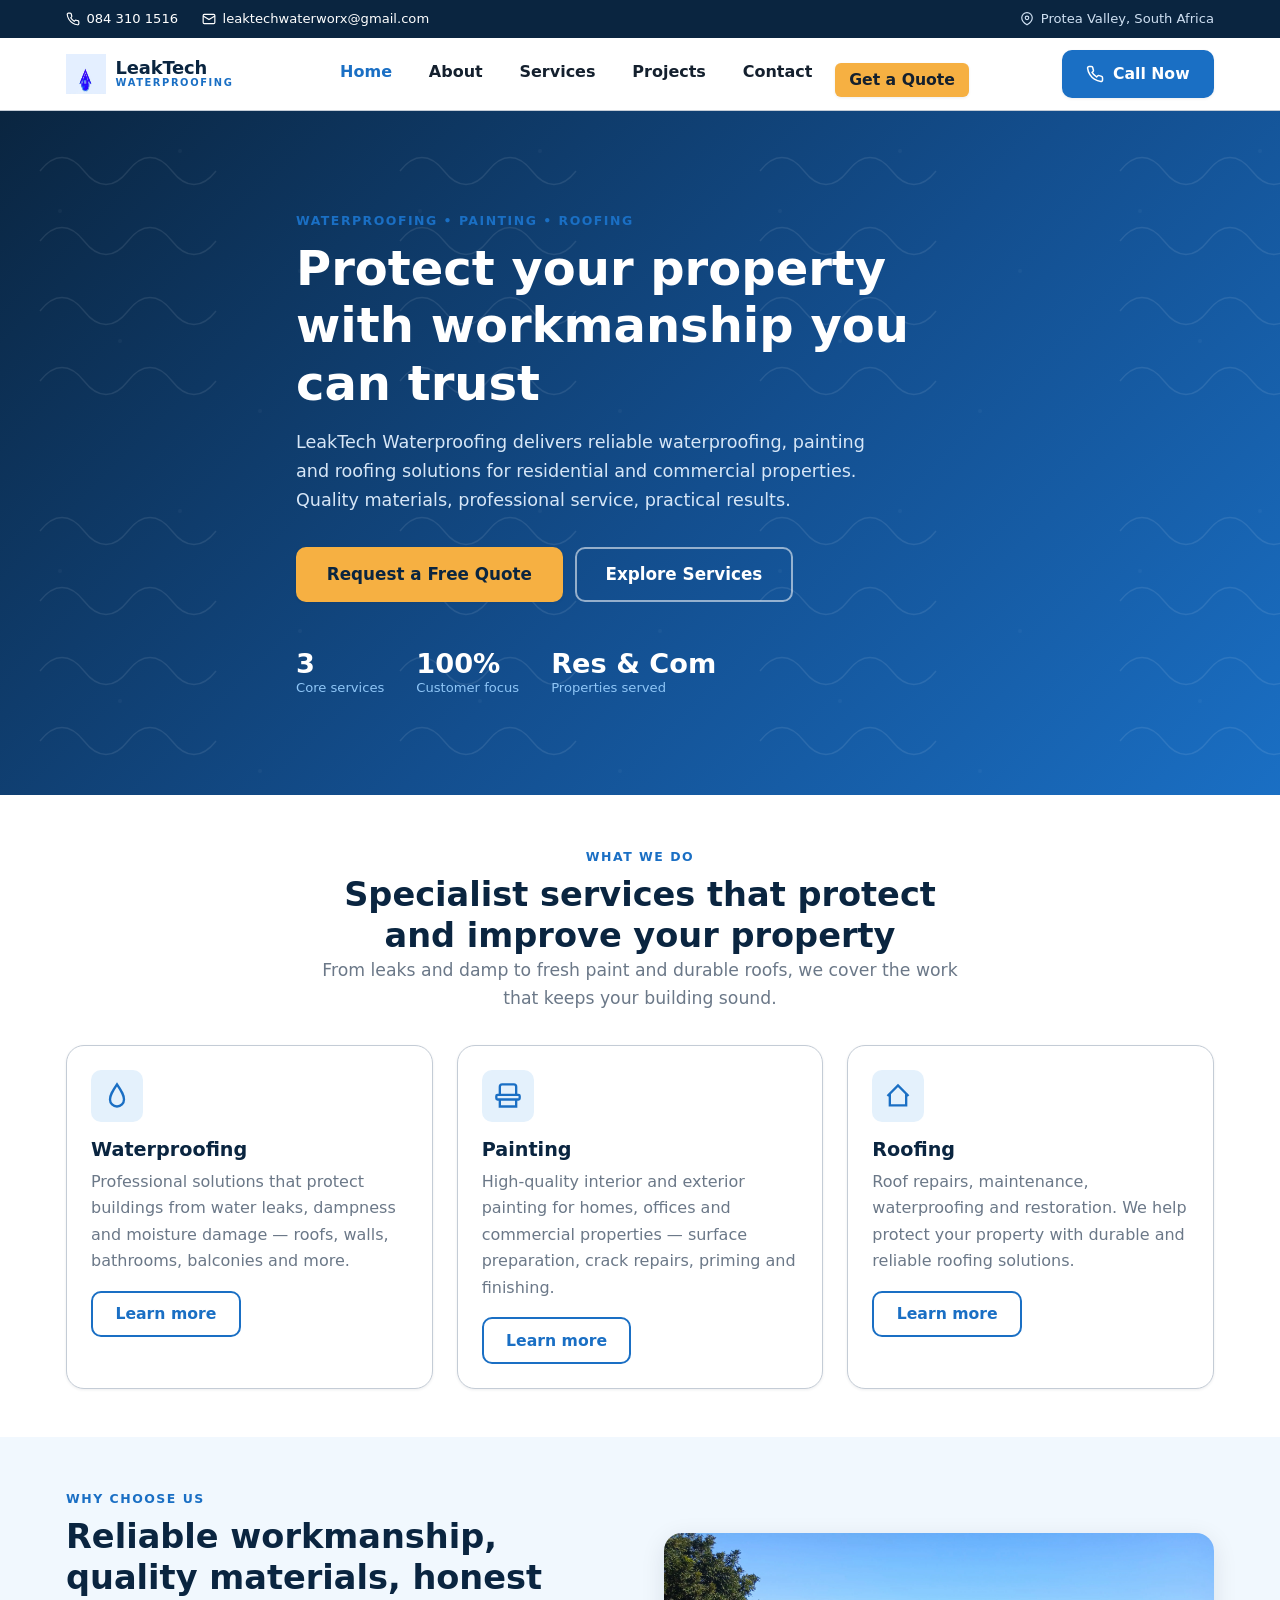
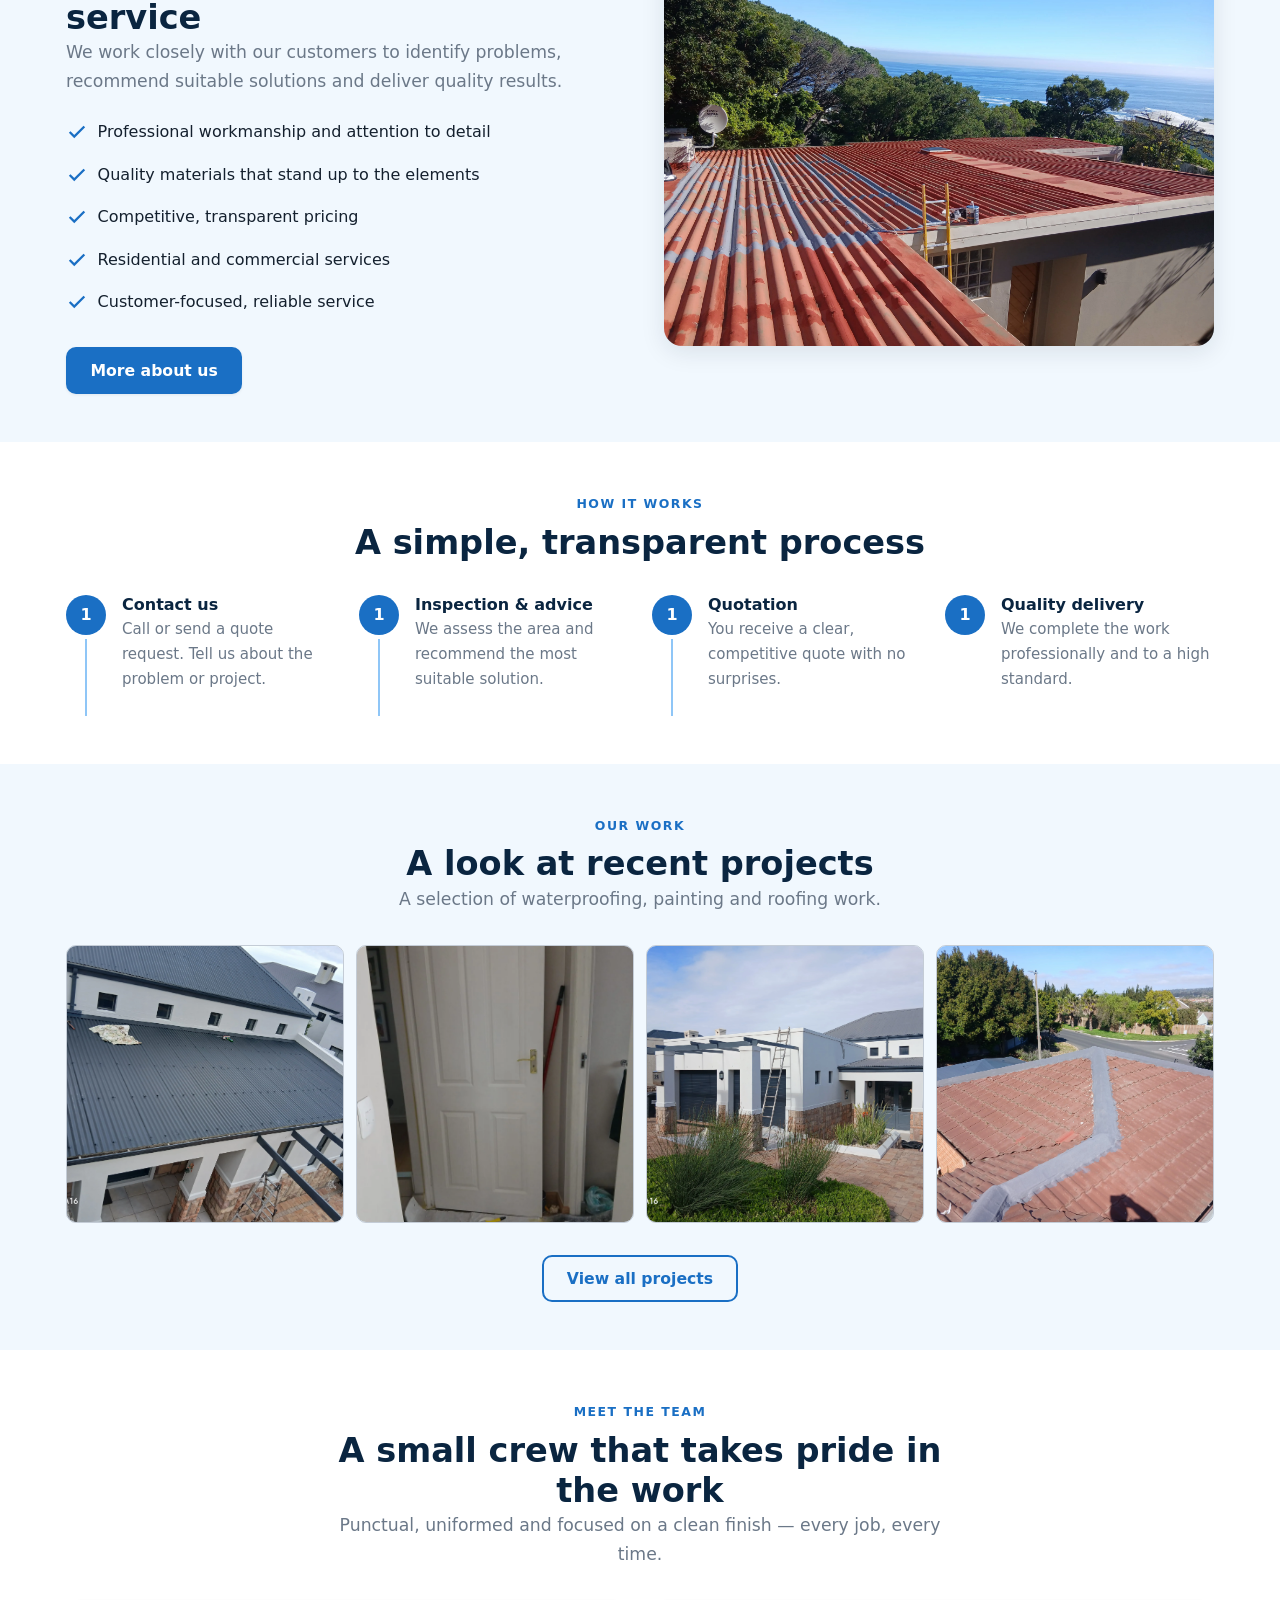
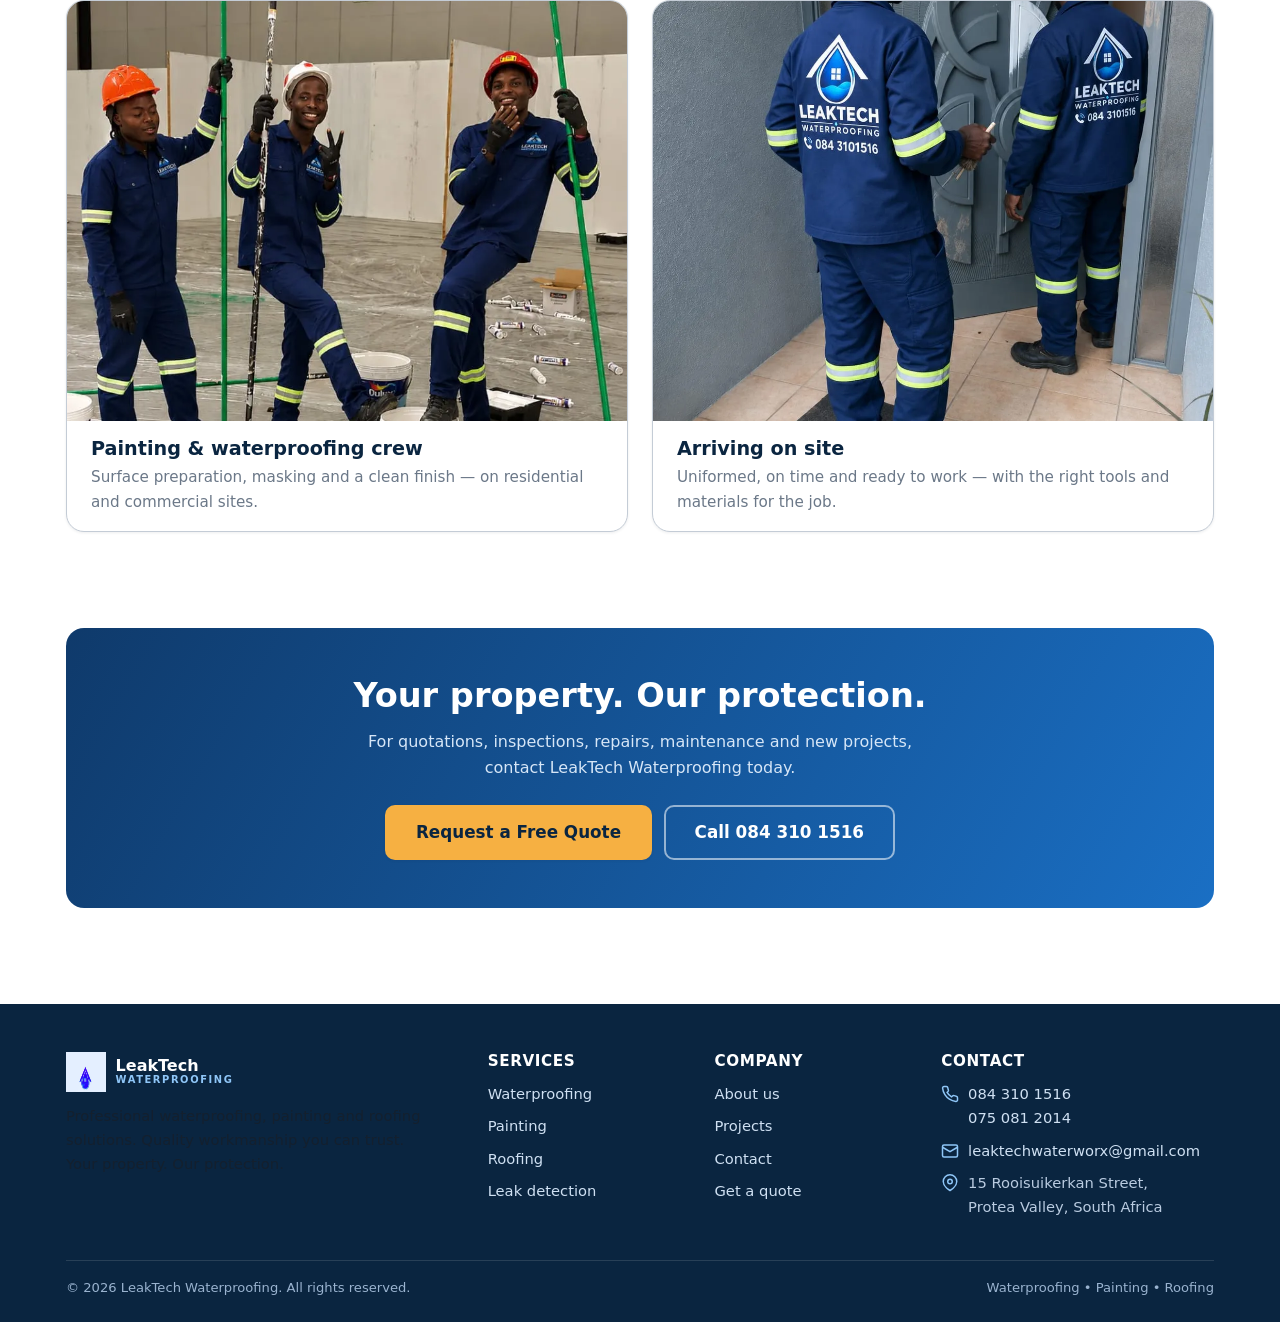
==== leaktechwaterproofing/index.html @ b30ad327 "Initial commit" ====
<!DOCTYPE html>
<html lang="en">
<head>
  <meta charset="UTF-8">
  <meta name="viewport" content="width=device-width, initial-scale=1.0">
  <title>LeakTech Waterproofing | Waterproofing, Painting &amp; Roofing in South Africa</title>
  <meta name="description" content="LeakTech Waterproofing delivers professional waterproofing, painting and roofing services for residential and commercial properties. Quality workmanship you can trust. Get a free quote today.">
  <meta name="keywords" content="waterproofing, roof waterproofing, painting, roofing, leak detection, damp proofing, bathroom waterproofing, South Africa, LeakTech">
  <meta name="author" content="LeakTech Waterproofing">
  <meta name="robots" content="index, follow">
  <link rel="canonical" href="https://leaktechwaterproofing.co.za/">

  <!-- Open Graph -->
  <meta property="og:type" content="website">
  <meta property="og:title" content="LeakTech Waterproofing | Waterproofing, Painting &amp; Roofing">
  <meta property="og:description" content="Professional waterproofing, painting and roofing services. Quality workmanship you can trust.">
  <meta property="og:url" content="https://leaktechwaterproofing.co.za/">
  <meta property="og:image" content="https://leaktechwaterproofing.co.za/assets/images/logo.jpeg">
  <meta property="og:site_name" content="LeakTech Waterproofing">
  <meta property="og:locale" content="en_ZA">

  <!-- Twitter -->
  <meta name="twitter:card" content="summary_large_image">
  <meta name="twitter:title" content="LeakTech Waterproofing | Waterproofing, Painting &amp; Roofing">
  <meta name="twitter:description" content="Professional waterproofing, painting and roofing services. Quality workmanship you can trust.">
  <meta name="twitter:image" content="https://leaktechwaterproofing.co.za/assets/images/logo.jpeg">

  <!-- Icons & manifest -->
  <link rel="icon" type="image/svg+xml" href="assets/favicon.svg">
  <link rel="apple-touch-icon" href="assets/logo.svg">
  <meta name="theme-color" content="#0a2540">

  <!-- Preload key assets -->
  <link rel="preload" href="css/styles.css" as="style">
  <link rel="stylesheet" href="css/styles.css">
  <link rel="preload" href="assets/images/logo.webp" as="image">

  <!-- Structured data: LocalBusiness -->
  <script type="application/ld+json">
  {
    "@context": "https://schema.org",
    "@type": "HomeAndConstructionBusiness",
    "name": "LeakTech Waterproofing",
    "description": "Professional waterproofing, painting and roofing services for residential and commercial properties.",
    "image": "https://leaktechwaterproofing.co.za/assets/logo.svg",
    "url": "https://leaktechwaterproofing.co.za/",
    "telephone": ["+27843101516", "+27750812014"],
    "email": "leaktechwaterworx@gmail.com",
    "address": {
      "@type": "PostalAddress",
      "streetAddress": "15 Rooisuikerkan Street, Protea Valley",
      "addressCountry": "ZA"
    },
    "areaServed": "South Africa",
    "sameAs": []
  }
  </script>
</head>
<body>
  <a class="skip-link" href="#main">Skip to main content</a>

  <!-- Top contact strip -->
  <div class="topbar">
    <div class="container">
      <div class="topbar__links">
        <a class="topbar__item" href="tel:+27843101516">
          <svg class="icon" viewBox="0 0 24 24" fill="none" stroke="currentColor" stroke-width="2" aria-hidden="true"><path d="M22 16.92v3a2 2 0 0 1-2.18 2 19.79 19.79 0 0 1-8.63-3.07 19.5 19.5 0 0 1-6-6 19.79 19.79 0 0 1-3.07-8.67A2 2 0 0 1 4.11 2h3a2 2 0 0 1 2 1.72c.13.96.36 1.9.7 2.81a2 2 0 0 1-.45 2.11L8.09 9.91a16 16 0 0 0 6 6l1.27-1.27a2 2 0 0 1 2.11-.45c.91.34 1.85.57 2.81.7A2 2 0 0 1 22 16.92z"/></svg>
          084 310 1516
        </a>
        <a class="topbar__item" href="mailto:leaktechwaterworx@gmail.com">
          <svg class="icon" viewBox="0 0 24 24" fill="none" stroke="currentColor" stroke-width="2" aria-hidden="true"><rect x="2" y="4" width="20" height="16" rx="2"/><path d="m22 7-10 6L2 7"/></svg>
          leaktechwaterworx@gmail.com
        </a>
      </div>
      <span class="topbar__item">
        <svg class="icon" viewBox="0 0 24 24" fill="none" stroke="currentColor" stroke-width="2" aria-hidden="true"><path d="M21 10c0 7-9 12-9 12s-9-5-9-12a9 9 0 0 1 18 0z"/><circle cx="12" cy="10" r="3"/></svg>
        Protea Valley, South Africa
      </span>
    </div>
  </div>

  <!-- Header -->
  <header class="site-header">
    <div class="container header-bar">
      <a class="brand" href="index.html" aria-label="LeakTech Waterproofing home">
        <picture class="brand__logo-pic">
          <source type="image/webp" srcset="assets/images/logo.webp">
          <img class="brand__logo" src="assets/images/logo.jpeg" alt="LeakTech Waterproofing logo" width="48" height="48">
        </picture>
        <span class="brand__text">
          LeakTech
          <small>Waterproofing</small>
        </span>
      </a>

      <nav class="primary-nav" id="primary-nav" aria-label="Primary">
        <ul>
          <li><a href="index.html">Home</a></li>
          <li><a href="about.html">About</a></li>
          <li><a href="services.html">Services</a></li>
          <li><a href="projects.html">Projects</a></li>
          <li><a href="contact.html">Contact</a></li>
          <li class="nav-cta"><a class="btn btn--accent" href="contact.html#get-a-quote">Get a Quote</a></li>
        </ul>
      </nav>

      <a class="btn btn--primary header-cta" href="tel:+27843101516">
        <svg class="icon" viewBox="0 0 24 24" fill="none" stroke="currentColor" stroke-width="2" aria-hidden="true"><path d="M22 16.92v3a2 2 0 0 1-2.18 2 19.79 19.79 0 0 1-8.63-3.07 19.5 19.5 0 0 1-6-6 19.79 19.79 0 0 1-3.07-8.67A2 2 0 0 1 4.11 2h3a2 2 0 0 1 2 1.72c.13.96.36 1.9.7 2.81a2 2 0 0 1-.45 2.11L8.09 9.91a16 16 0 0 0 6 6l1.27-1.27a2 2 0 0 1 2.11-.45c.91.34 1.85.57 2.81.7A2 2 0 0 1 22 16.92z"/></svg>
        Call Now
      </a>

      <button class="nav-toggle" type="button" aria-controls="primary-nav" aria-expanded="false" aria-label="Toggle navigation menu">
        <span></span><span></span><span></span>
        <span class="nav-toggle__label">Menu</span>
      </button>
    </div>
  </header>

  <main id="main">
    <!-- Hero -->
    <section class="hero">
      <div class="container hero__inner">
        <span class="eyebrow">Waterproofing &bull; Painting &bull; Roofing</span>
        <h1>Protect your property with workmanship you can trust</h1>
        <p>LeakTech Waterproofing delivers reliable waterproofing, painting and roofing solutions for residential and commercial properties. Quality materials, professional service, practical results.</p>
        <div class="hero__actions">
          <a class="btn btn--accent btn--lg" href="contact.html#get-a-quote">Request a Free Quote</a>
          <a class="btn btn--ghost btn--lg" href="services.html">Explore Services</a>
        </div>
        <div class="hero__stats">
          <div class="hero__stat"><div class="num">3</div><div class="label">Core services</div></div>
          <div class="hero__stat"><div class="num">100%</div><div class="label">Customer focus</div></div>
          <div class="hero__stat"><div class="num">Res &amp; Com</div><div class="label">Properties served</div></div>
        </div>
      </div>
    </section>

    <!-- Services preview -->
    <section class="section">
      <div class="container">
        <div class="section-head center">
          <span class="eyebrow">What we do</span>
          <h2>Specialist services that protect and improve your property</h2>
          <p class="lead">From leaks and damp to fresh paint and durable roofs, we cover the work that keeps your building sound.</p>
        </div>

        <div class="grid grid--3">
          <article class="card">
            <div class="card__icon" aria-hidden="true">
              <svg viewBox="0 0 24 24" fill="none" stroke="currentColor" stroke-width="2"><path d="M12 2c4 6 6 9 6 13a6 6 0 0 1-12 0c0-4 2-7 6-13z"/></svg>
            </div>
            <h3>Waterproofing</h3>
            <p>Professional solutions that protect buildings from water leaks, dampness and moisture damage — roofs, walls, bathrooms, balconies and more.</p>
            <a href="services.html#waterproofing" class="btn btn--outline mt-4">Learn more</a>
          </article>

          <article class="card">
            <div class="card__icon" aria-hidden="true">
              <svg viewBox="0 0 24 24" fill="none" stroke="currentColor" stroke-width="2"><path d="M19 11V4a2 2 0 0 0-2-2H7a2 2 0 0 0-2 2v7"/><rect x="2" y="11" width="20" height="4" rx="1"/><path d="M5 15v6h14v-6"/></svg>
            </div>
            <h3>Painting</h3>
            <p>High-quality interior and exterior painting for homes, offices and commercial properties — surface preparation, crack repairs, priming and finishing.</p>
            <a href="services.html#painting" class="btn btn--outline mt-4">Learn more</a>
          </article>

          <article class="card">
            <div class="card__icon" aria-hidden="true">
              <svg viewBox="0 0 24 24" fill="none" stroke="currentColor" stroke-width="2"><path d="M3 12 12 3l9 9"/><path d="M5 10v10h14V10"/></svg>
            </div>
            <h3>Roofing</h3>
            <p>Roof repairs, maintenance, waterproofing and restoration. We help protect your property with durable and reliable roofing solutions.</p>
            <a href="services.html#roofing" class="btn btn--outline mt-4">Learn more</a>
          </article>
        </div>
      </div>
    </section>

    <!-- Why choose us -->
    <section class="section section--alt">
      <div class="container split">
        <div>
          <span class="eyebrow">Why choose us</span>
          <h2>Reliable workmanship, quality materials, honest service</h2>
          <p class="lead">We work closely with our customers to identify problems, recommend suitable solutions and deliver quality results.</p>
          <ul class="checklist">
            <li><svg viewBox="0 0 24 24" fill="none" stroke="currentColor" stroke-width="2.5" aria-hidden="true"><path d="M20 6 9 17l-5-5"/></svg> Professional workmanship and attention to detail</li>
            <li><svg viewBox="0 0 24 24" fill="none" stroke="currentColor" stroke-width="2.5" aria-hidden="true"><path d="M20 6 9 17l-5-5"/></svg> Quality materials that stand up to the elements</li>
            <li><svg viewBox="0 0 24 24" fill="none" stroke="currentColor" stroke-width="2.5" aria-hidden="true"><path d="M20 6 9 17l-5-5"/></svg> Competitive, transparent pricing</li>
            <li><svg viewBox="0 0 24 24" fill="none" stroke="currentColor" stroke-width="2.5" aria-hidden="true"><path d="M20 6 9 17l-5-5"/></svg> Residential and commercial services</li>
            <li><svg viewBox="0 0 24 24" fill="none" stroke="currentColor" stroke-width="2.5" aria-hidden="true"><path d="M20 6 9 17l-5-5"/></svg> Customer-focused, reliable service</li>
          </ul>
          <a href="about.html" class="btn btn--primary mt-5">More about us</a>
        </div>
        <div class="split__media">
          <picture>
            <source type="image/webp" srcset="assets/images/projects/roof-tiled-coastal-completed.webp">
            <img src="assets/images/projects/roof-tiled-coastal-completed.jpg" alt="Completed roof waterproofing on a coastal home" loading="lazy" width="800" height="600">
          </picture>
        </div>
      </div>
    </section>

    <!-- Process -->
    <section class="section">
      <div class="container">
        <div class="section-head center">
          <span class="eyebrow">How it works</span>
          <h2>A simple, transparent process</h2>
        </div>
        <div class="grid grid--4">
          <div class="step"><h4>Contact us</h4><p>Call or send a quote request. Tell us about the problem or project.</p></div>
          <div class="step"><h4>Inspection &amp; advice</h4><p>We assess the area and recommend the most suitable solution.</p></div>
          <div class="step"><h4>Quotation</h4><p>You receive a clear, competitive quote with no surprises.</p></div>
          <div class="step"><h4>Quality delivery</h4><p>We complete the work professionally and to a high standard.</p></div>
        </div>
      </div>
    </section>

    <!-- Gallery preview -->
    <section class="section section--alt">
      <div class="container">
        <div class="section-head center">
          <span class="eyebrow">Our work</span>
          <h2>A look at recent projects</h2>
          <p class="lead">A selection of waterproofing, painting and roofing work.</p>
        </div>
        <div class="gallery">
          <button class="gallery__item" data-lightbox data-full="assets/images/projects/roof-ibr-freshly-installed.jpg" data-full-webp="assets/images/projects/roof-ibr-freshly-installed.webp" data-caption="IBR roof installation — freshly completed">
            <picture>
              <source type="image/webp" srcset="assets/images/projects/roof-ibr-freshly-installed.webp">
              <img src="assets/images/projects/roof-ibr-freshly-installed.jpg" alt="Freshly completed IBR roof installation" loading="lazy" width="800" height="600">
            </picture>
            <span class="gallery__cap">IBR roof installation</span>
          </button>
          <button class="gallery__item" data-lightbox data-full="assets/images/projects/interior-painted-door.jpg" data-full-webp="assets/images/projects/interior-painted-door.webp" data-caption="Interior painting — finished doorway with clean edges">
            <picture>
              <source type="image/webp" srcset="assets/images/projects/interior-painted-door.webp">
              <img src="assets/images/projects/interior-painted-door.jpg" alt="Interior painting finished around a doorway" loading="lazy" width="800" height="600">
            </picture>
            <span class="gallery__cap">Interior painting</span>
          </button>
          <button class="gallery__item" data-lightbox data-full="assets/images/projects/home-front-ibr-roof-completed.jpg" data-full-webp="assets/images/projects/home-front-ibr-roof-completed.webp" data-caption="Exterior repaint — home front with new IBR roof">
            <picture>
              <source type="image/webp" srcset="assets/images/projects/home-front-ibr-roof-completed.webp">
              <img src="assets/images/projects/home-front-ibr-roof-completed.jpg" alt="Home exterior with completed IBR roof" loading="lazy" width="800" height="600">
            </picture>
            <span class="gallery__cap">Exterior &amp; roofing</span>
          </button>
          <button class="gallery__item" data-lightbox data-full="assets/images/projects/roof-tiled-ridge-sealed.jpg" data-full-webp="assets/images/projects/roof-tiled-ridge-sealed.webp" data-caption="Tiled roof ridge repair &amp; reseal">
            <picture>
              <source type="image/webp" srcset="assets/images/projects/roof-tiled-ridge-sealed.webp">
              <img src="assets/images/projects/roof-tiled-ridge-sealed.jpg" alt="Tiled roof ridge sealed after repair" loading="lazy" width="800" height="600">
            </picture>
            <span class="gallery__cap">Roof repair</span>
          </button>
        </div>
        <div class="text-center mt-6">
          <a href="projects.html" class="btn btn--outline">View all projects</a>
        </div>
      </div>
    </section>

    <!-- Meet the team strip -->
    <section class="section">
      <div class="container">
        <div class="section-head center">
          <span class="eyebrow">Meet the team</span>
          <h2>A small crew that takes pride in the work</h2>
          <p class="lead">Punctual, uniformed and focused on a clean finish — every job, every time.</p>
        </div>
        <div class="team-strip">
          <article class="team-card">
            <div class="team-card__media">
              <picture>
                <source type="image/webp" srcset="assets/images/team/team-painting-crew.webp">
                <img src="assets/images/team/team-painting-crew.jpg" alt="LeakTech painting crew at work on an interior job" loading="lazy" width="800" height="600">
              </picture>
            </div>
            <div class="team-card__body">
              <h3>Painting &amp; waterproofing crew</h3>
              <p>Surface preparation, masking and a clean finish — on residential and commercial sites.</p>
            </div>
          </article>
          <article class="team-card">
            <div class="team-card__media">
              <picture>
                <source type="image/webp" srcset="assets/images/team/team-arrival-jackets.webp">
                <img src="assets/images/team/team-arrival-jackets.jpg" alt="LeakTech team arriving on site in branded jackets" loading="lazy" width="800" height="600">
              </picture>
            </div>
            <div class="team-card__body">
              <h3>Arriving on site</h3>
              <p>Uniformed, on time and ready to work — with the right tools and materials for the job.</p>
            </div>
          </article>
        </div>
      </div>
    </section>

    <!-- CTA band -->
    <section class="section">
      <div class="container">
        <div class="cta-band">
          <h2>Your property. Our protection.</h2>
          <p>For quotations, inspections, repairs, maintenance and new projects, contact LeakTech Waterproofing today.</p>
          <div class="cta-band__actions">
            <a class="btn btn--accent btn--lg" href="contact.html#get-a-quote">Request a Free Quote</a>
            <a class="btn btn--ghost btn--lg" href="tel:+27843101516">Call 084 310 1516</a>
          </div>
        </div>
      </div>
    </section>
  </main>

  <!-- Footer -->
  <footer class="site-footer">
    <div class="container">
      <div class="footer-grid">
        <div>
          <div class="footer-brand">
            <picture class="brand__logo-pic">
              <source type="image/webp" srcset="assets/images/logo.webp">
              <img class="brand__logo" src="assets/images/logo.jpeg" alt="LeakTech Waterproofing logo" width="40" height="40">
            </picture>
            <span class="brand__text" style="font-weight:800;color:#fff;">
              LeakTech
              <small>Waterproofing</small>
            </span>
          </div>
          <p style="font-size:0.92rem;max-width:38ch;">Professional waterproofing, painting and roofing solutions. Quality workmanship you can trust. Your property. Our protection.</p>
        </div>

        <div>
          <h4>Services</h4>
          <ul class="footer-list">
            <li><a href="services.html#waterproofing">Waterproofing</a></li>
            <li><a href="services.html#painting">Painting</a></li>
            <li><a href="services.html#roofing">Roofing</a></li>
            <li><a href="services.html#leak-detection">Leak detection</a></li>
          </ul>
        </div>

        <div>
          <h4>Company</h4>
          <ul class="footer-list">
            <li><a href="about.html">About us</a></li>
            <li><a href="projects.html">Projects</a></li>
            <li><a href="contact.html">Contact</a></li>
            <li><a href="contact.html#get-a-quote">Get a quote</a></li>
          </ul>
        </div>

        <div>
          <h4>Contact</h4>
          <ul class="footer-list footer-contact">
            <li>
              <svg viewBox="0 0 24 24" fill="none" stroke="currentColor" stroke-width="2" aria-hidden="true"><path d="M22 16.92v3a2 2 0 0 1-2.18 2 19.79 19.79 0 0 1-8.63-3.07 19.5 19.5 0 0 1-6-6 19.79 19.79 0 0 1-3.07-8.67A2 2 0 0 1 4.11 2h3a2 2 0 0 1 2 1.72c.13.96.36 1.9.7 2.81a2 2 0 0 1-.45 2.11L8.09 9.91a16 16 0 0 0 6 6l1.27-1.27a2 2 0 0 1 2.11-.45c.91.34 1.85.57 2.81.7A2 2 0 0 1 22 16.92z"/></svg>
              <span><a href="tel:+27843101516">084 310 1516</a><br><a href="tel:+27750812014">075 081 2014</a></span>
            </li>
            <li>
              <svg viewBox="0 0 24 24" fill="none" stroke="currentColor" stroke-width="2" aria-hidden="true"><rect x="2" y="4" width="20" height="16" rx="2"/><path d="m22 7-10 6L2 7"/></svg>
              <a href="mailto:leaktechwaterworx@gmail.com">leaktechwaterworx@gmail.com</a>
            </li>
            <li>
              <svg viewBox="0 0 24 24" fill="none" stroke="currentColor" stroke-width="2" aria-hidden="true"><path d="M21 10c0 7-9 12-9 12s-9-5-9-12a9 9 0 0 1 18 0z"/><circle cx="12" cy="10" r="3"/></svg>
              <span>15 Rooisuikerkan Street,<br>Protea Valley, South Africa</span>
            </li>
          </ul>
        </div>
      </div>

      <div class="footer-bottom">
        <span>&copy; <span id="year">2026</span> LeakTech Waterproofing. All rights reserved.</span>
        <span>Waterproofing &bull; Painting &bull; Roofing</span>
      </div>
    </div>
  </footer>

  <!-- Floating call button (mobile) -->
  <a class="fab-phone" href="tel:+27843101516" aria-label="Call LeakTech Waterproofing">
    <svg viewBox="0 0 24 24" fill="none" stroke="currentColor" stroke-width="2" aria-hidden="true"><path d="M22 16.92v3a2 2 0 0 1-2.18 2 19.79 19.79 0 0 1-8.63-3.07 19.5 19.5 0 0 1-6-6 19.79 19.79 0 0 1-3.07-8.67A2 2 0 0 1 4.11 2h3a2 2 0 0 1 2 1.72c.13.96.36 1.9.7 2.81a2 2 0 0 1-.45 2.11L8.09 9.91a16 16 0 0 0 6 6l1.27-1.27a2 2 0 0 1 2.11-.45c.91.34 1.85.57 2.81.7A2 2 0 0 1 22 16.92z"/></svg>
    <span class="fab-phone__label">Call</span>
  </a>

  <!-- Lightbox -->
  <div class="lightbox" aria-hidden="true" role="dialog" aria-modal="true" aria-label="Image viewer">
    <button class="lightbox__close" type="button" aria-label="Close image viewer">
      <svg viewBox="0 0 24 24" fill="none" stroke="currentColor" stroke-width="2" aria-hidden="true"><path d="M18 6 6 18M6 6l12 12"/></svg>
    </button>
    <button class="lightbox__nav lightbox__prev" type="button" aria-label="Previous image">
      <svg viewBox="0 0 24 24" fill="none" stroke="currentColor" stroke-width="2" aria-hidden="true"><path d="m15 18-6-6 6-6"/></svg>
    </button>
    <img class="lightbox__img" src="" alt="">
    <button class="lightbox__nav lightbox__next" type="button" aria-label="Next image">
      <svg viewBox="0 0 24 24" fill="none" stroke="currentColor" stroke-width="2" aria-hidden="true"><path d="m9 18 6-6-6-6"/></svg>
    </button>
    <p class="lightbox__caption"></p>
  </div>

  <script src="js/main.js" defer></script>
</body>
</html>
---- leaktechwaterproofing/css/styles.css ----
/* ==========================================================================
   LeakTech Waterproofing — Main Stylesheet
   Mobile-first | Vanilla CSS | Reusable design tokens
   ========================================================================== */

/* ---------- Design Tokens ---------- */
:root {
  /* Brand blues */
  --blue-900: #0a2540;
  --blue-800: #0f3a6b;
  --blue-700: #134e8e;
  --blue-600: #1a6fc4;
  --blue-500: #2b8ae8;
  --blue-400: #54a8f0;
  --blue-300: #8fc6f7;
  --blue-100: #e4f1fc;
  --blue-50:  #f1f8fe;

  /* Neutrals */
  --ink-900: #14202e;
  --ink-700: #3a4a5c;
  --ink-500: #6b7888;
  --ink-300: #c4ccd6;
  --ink-100: #eef2f6;
  --white:   #ffffff;

  /* Accents */
  --accent: #f6b042;       /* warm amber for CTAs / highlights */
  --accent-dark: #d9941f;
  --danger: #d64545;

  /* Semantic */
  --color-bg: var(--white);
  --color-surface: var(--white);
  --color-surface-alt: var(--blue-50);
  --color-text: var(--ink-900);
  --color-text-muted: var(--ink-500);
  --color-heading: var(--blue-900);
  --color-primary: var(--blue-600);
  --color-primary-dark: var(--blue-800);
  --color-border: var(--ink-300);

  /* Typography */
  --font-sans: "Segoe UI", system-ui, -apple-system, Roboto, Helvetica, Arial, sans-serif;
  --font-head: "Segoe UI", system-ui, -apple-system, Roboto, Helvetica, Arial, sans-serif;

  /* Spacing scale */
  --space-1: 0.25rem;
  --space-2: 0.5rem;
  --space-3: 0.75rem;
  --space-4: 1rem;
  --space-5: 1.5rem;
  --space-6: 2rem;
  --space-7: 3rem;
  --space-8: 4rem;
  --space-9: 6rem;

  /* Radius & shadow */
  --radius-sm: 6px;
  --radius: 10px;
  --radius-lg: 18px;
  --shadow-sm: 0 1px 3px rgba(20, 32, 46, 0.08);
  --shadow: 0 6px 24px rgba(20, 32, 46, 0.10);
  --shadow-lg: 0 18px 50px rgba(20, 32, 46, 0.16);

  /* Layout */
  --container: 1180px;
  --container-narrow: 760px;
  --header-h: 72px;

  --transition: 180ms ease;
}

/* ---------- Reset ---------- */
*,
*::before,
*::after { box-sizing: border-box; }

* { margin: 0; }

html {
  -webkit-text-size-adjust: 100%;
  scroll-behavior: smooth;
  scroll-padding-top: calc(var(--header-h) + 12px);
}

body {
  font-family: var(--font-sans);
  font-size: 1rem;
  line-height: 1.65;
  color: var(--color-text);
  background: var(--color-bg);
  -webkit-font-smoothing: antialiased;
  text-rendering: optimizeLegibility;
  overflow-x: hidden;
}

img, svg, video { max-width: 100%; display: block; height: auto; }

a { color: var(--color-primary); text-decoration: none; }
a:hover { text-decoration: underline; }

ul { padding-left: 1.25rem; }

h1, h2, h3, h4 {
  font-family: var(--font-head);
  color: var(--color-heading);
  line-height: 1.2;
  font-weight: 700;
}

h1 { font-size: clamp(1.9rem, 5vw, 3rem); }
h2 { font-size: clamp(1.5rem, 3.5vw, 2.1rem); }
h3 { font-size: 1.2rem; }

p { color: var(--color-text); }

:focus-visible {
  outline: 3px solid var(--blue-400);
  outline-offset: 2px;
  border-radius: 3px;
}

.skip-link {
  position: absolute;
  left: 50%;
  transform: translateX(-50%);
  top: -100px;
  background: var(--blue-900);
  color: #fff;
  padding: 0.6rem 1rem;
  border-radius: 0 0 var(--radius) var(--radius);
  z-index: 200;
  transition: top var(--transition);
}
.skip-link:focus { top: 0; text-decoration: none; }

/* ---------- Layout helpers ---------- */
.container {
  width: 100%;
  max-width: var(--container);
  margin-inline: auto;
  padding-inline: var(--space-4);
}

.container--narrow { max-width: var(--container-narrow); }

.section { padding-block: var(--space-7); }
.section--tight { padding-block: var(--space-6); }
.section--alt { background: var(--color-surface-alt); }
.section--dark {
  background: linear-gradient(135deg, var(--blue-900), var(--blue-700));
  color: #dce8f5;
}
.section--dark h1,
.section--dark h2,
.section--dark h3 { color: #fff; }
.section--dark p { color: #cfe0f2; }

.section-head { max-width: 640px; margin-bottom: var(--space-6); }
.section-head.center { margin-inline: auto; text-align: center; }

.eyebrow {
  display: inline-block;
  font-size: 0.78rem;
  font-weight: 700;
  letter-spacing: 0.12em;
  text-transform: uppercase;
  color: var(--color-primary);
  margin-bottom: var(--space-2);
}
.section--dark .eyebrow { color: var(--blue-300); }

.lead { font-size: 1.08rem; color: var(--color-text-muted); }
.section--dark .lead { color: #cfe0f2; }

.text-center { text-align: center; }

/* ---------- Buttons ---------- */
.btn {
  display: inline-flex;
  align-items: center;
  justify-content: center;
  gap: 0.55rem;
  font-weight: 600;
  font-size: 0.98rem;
  padding: 0.8rem 1.4rem;
  border-radius: var(--radius);
  border: 2px solid transparent;
  cursor: pointer;
  text-decoration: none;
  transition: transform var(--transition), background var(--transition),
              color var(--transition), border-color var(--transition),
              box-shadow var(--transition);
  line-height: 1.1;
  white-space: nowrap;
}
.btn:hover { text-decoration: none; transform: translateY(-2px); }
.btn:active { transform: translateY(0); }

.btn--primary {
  background: var(--color-primary);
  color: #fff;
  box-shadow: var(--shadow-sm);
}
.btn--primary:hover { background: var(--color-primary-dark); box-shadow: var(--shadow); }

.btn--accent {
  background: var(--accent);
  color: var(--blue-900);
  box-shadow: var(--shadow-sm);
}
.btn--accent:hover { background: var(--accent-dark); box-shadow: var(--shadow); }

.btn--ghost {
  background: transparent;
  color: #fff;
  border-color: rgba(255, 255, 255, 0.55);
}
.btn--ghost:hover { background: rgba(255, 255, 255, 0.12); border-color: #fff; }

.btn--outline {
  background: transparent;
  color: var(--color-primary);
  border-color: var(--color-primary);
}
.btn--outline:hover { background: var(--color-primary); color: #fff; }

.btn--lg { padding: 1rem 1.8rem; font-size: 1.05rem; }
.btn--block { display: flex; width: 100%; }

.btn .icon { width: 1.15em; height: 1.15em; flex: none; }

/* ---------- Header / Nav ---------- */
.site-header {
  position: sticky;
  top: 0;
  z-index: 100;
  background: rgba(255, 255, 255, 0.96);
  backdrop-filter: saturate(160%) blur(8px);
  border-bottom: 1px solid var(--color-border);
}

.header-bar {
  display: flex;
  align-items: center;
  justify-content: space-between;
  height: var(--header-h);
  gap: var(--space-4);
}

.brand {
  display: inline-flex;
  align-items: center;
  gap: 0.6rem;
  color: var(--blue-900);
  font-weight: 800;
  font-size: 1.12rem;
  letter-spacing: -0.01em;
  text-decoration: none;
}
.brand:hover { text-decoration: none; }
.brand__logo { width: 40px; height: 40px; flex: none; }
.brand__text { display: flex; flex-direction: column; line-height: 1.05; }
.brand__text small {
  font-size: 0.62rem;
  letter-spacing: 0.16em;
  text-transform: uppercase;
  color: var(--color-primary);
  font-weight: 700;
}

/* Top contact strip (hidden on small) */
.topbar {
  background: var(--blue-900);
  color: #cfe0f2;
  font-size: 0.82rem;
}
.topbar .container {
  display: flex;
  align-items: center;
  justify-content: space-between;
  gap: var(--space-4);
  height: 38px;
}
.topbar a { color: #fff; }
.topbar__links { display: flex; gap: var(--space-5); align-items: center; }
.topbar__item { display: inline-flex; align-items: center; gap: 0.4rem; }
.topbar__item .icon { width: 14px; height: 14px; }
@media (max-width: 720px) { .topbar { display: none; } }

/* Nav */
.nav-toggle {
  display: inline-flex;
  flex-direction: column;
  justify-content: center;
  gap: 5px;
  width: 44px;
  height: 44px;
  background: transparent;
  border: 1px solid var(--color-border);
  border-radius: var(--radius-sm);
  cursor: pointer;
  align-self: center;
}
.nav-toggle span {
  display: block;
  width: 22px;
  height: 2px;
  background: var(--blue-900);
  margin-inline: auto;
  transition: transform var(--transition), opacity var(--transition);
}
.nav-toggle[aria-expanded="true"] span:nth-child(1) { transform: translateY(7px) rotate(45deg); }
.nav-toggle[aria-expanded="true"] span:nth-child(2) { opacity: 0; }
.nav-toggle[aria-expanded="true"] span:nth-child(3) { transform: translateY(-7px) rotate(-45deg); }
.nav-toggle__label { position: absolute; width: 1px; height: 1px; overflow: hidden; clip: rect(0 0 0 0); }

.primary-nav {
  position: fixed;
  inset: var(--header-h) 0 auto 0;
  background: #fff;
  border-bottom: 1px solid var(--color-border);
  box-shadow: var(--shadow);
  display: none;
  padding: var(--space-4);
}
.primary-nav.is-open { display: block; }
.primary-nav ul { list-style: none; padding: 0; margin: 0; }
.primary-nav a {
  display: block;
  padding: 0.85rem 0.5rem;
  color: var(--ink-900);
  font-weight: 600;
  border-bottom: 1px solid var(--ink-100);
  text-decoration: none;
}
.primary-nav a:hover,
.primary-nav a[aria-current="page"] { color: var(--color-primary); }
.primary-nav .nav-cta { margin-top: var(--space-3); }

.header-cta { display: none; }

@media (min-width: 900px) {
  .nav-toggle { display: none; }
  .primary-nav {
    position: static;
    display: block;
    box-shadow: none;
    border: none;
    padding: 0;
    flex: 1;
  }
  .primary-nav ul {
    display: flex;
    justify-content: center;
    gap: var(--space-2);
  }
  .primary-nav a {
    border: none;
    padding: 0.5rem 0.9rem;
    border-radius: var(--radius-sm);
  }
  .primary-nav a:hover { background: var(--blue-50); }
  .header-cta { display: inline-flex; }
}

/* ---------- Hero ---------- */
.hero {
  position: relative;
  background: linear-gradient(135deg, var(--blue-900) 0%, var(--blue-700) 55%, var(--blue-600) 100%);
  color: #fff;
  overflow: hidden;
}
.hero::after {
  content: "";
  position: absolute;
  inset: 0;
  background-image: url("../assets/hero-pattern.svg");
  background-size: 360px;
  opacity: 0.18;
  pointer-events: none;
}
.hero__inner {
  position: relative;
  z-index: 1;
  padding-block: var(--space-9) var(--space-8);
  max-width: 640px;
}
.hero h1 { color: #fff; margin-bottom: var(--space-4); }
.hero p { color: #d6e6f7; font-size: 1.1rem; margin-bottom: var(--space-6); max-width: 52ch; }
.hero__actions { display: flex; flex-wrap: wrap; gap: var(--space-3); }
.hero__stats {
  display: flex;
  flex-wrap: wrap;
  gap: var(--space-6);
  margin-top: var(--space-7);
}
.hero__stat .num {
  font-size: 1.7rem;
  font-weight: 800;
  color: #fff;
  line-height: 1;
}
.hero__stat .label { font-size: 0.82rem; color: var(--blue-300); }

@media (min-width: 900px) {
  .hero__inner { padding-block: var(--space-9); max-width: 720px; }
}

/* ---------- Cards / Grid ---------- */
.grid { display: grid; gap: var(--space-5); }
.grid--2 { grid-template-columns: repeat(2, 1fr); }
.grid--3 { grid-template-columns: 1fr; }
.grid--4 { grid-template-columns: repeat(2, 1fr); }

@media (min-width: 640px) {
  .grid--3 { grid-template-columns: repeat(2, 1fr); }
  .grid--4 { grid-template-columns: repeat(2, 1fr); }
}
@media (min-width: 920px) {
  .grid--3 { grid-template-columns: repeat(3, 1fr); }
  .grid--4 { grid-template-columns: repeat(4, 1fr); }
}

.card {
  background: var(--color-surface);
  border: 1px solid var(--color-border);
  border-radius: var(--radius-lg);
  padding: var(--space-5);
  box-shadow: var(--shadow-sm);
  transition: transform var(--transition), box-shadow var(--transition);
  height: 100%;
}
.card:hover { transform: translateY(-4px); box-shadow: var(--shadow); }

.card__icon {
  width: 52px;
  height: 52px;
  border-radius: var(--radius);
  background: var(--blue-100);
  color: var(--color-primary);
  display: grid;
  place-items: center;
  margin-bottom: var(--space-4);
}
.card__icon svg { width: 28px; height: 28px; }
.card h3 { margin-bottom: var(--space-2); }
.card p { color: var(--color-text-muted); }

.card--feature { text-align: left; }
.card--link { display: block; text-decoration: none; color: inherit; }
.card--link:hover { text-decoration: none; }

/* ---------- Team strip / cards ---------- */
.team-card {
  background: var(--color-surface);
  border: 1px solid var(--color-border);
  border-radius: var(--radius-lg);
  overflow: hidden;
  box-shadow: var(--shadow-sm);
  transition: transform var(--transition), box-shadow var(--transition);
  height: 100%;
  display: flex;
  flex-direction: column;
}
.team-card:hover { transform: translateY(-4px); box-shadow: var(--shadow); }
.team-card__media {
  aspect-ratio: 4 / 3;
  overflow: hidden;
  background: var(--blue-100);
}
.team-card__media img {
  width: 100%;
  height: 100%;
  object-fit: cover;
  display: block;
}
.team-card__body { padding: var(--space-4) var(--space-5); }
.team-card__body h3 { margin-bottom: 0.3rem; }
.team-card__body p { color: var(--color-text-muted); font-size: 0.95rem; }

.team-strip {
  display: grid;
  gap: var(--space-5);
  grid-template-columns: repeat(auto-fit, minmax(260px, 1fr));
  align-items: stretch;
}

/* Service list inside cards */
.service-list { list-style: none; padding: 0; margin: var(--space-3) 0 0; }
.service-list li {
  display: flex;
  gap: 0.55rem;
  padding: 0.35rem 0;
  color: var(--ink-700);
  font-size: 0.95rem;
  border-bottom: 1px dashed var(--ink-100);
}
.service-list li:last-child { border-bottom: none; }
.service-list svg { width: 18px; height: 18px; color: var(--color-primary); flex: none; margin-top: 3px; }

/* ---------- Split / Feature row ---------- */
.split {
  display: grid;
  gap: var(--space-6);
  align-items: center;
}
@media (min-width: 820px) {
  .split { grid-template-columns: 1fr 1fr; gap: var(--space-7); }
}
.split__media {
  border-radius: var(--radius-lg);
  overflow: hidden;
  box-shadow: var(--shadow);
  aspect-ratio: 4 / 3;
  background: var(--blue-100);
}
.split__media img,
.split__media svg { width: 100%; height: 100%; object-fit: cover; }

/* ---------- Checklist ---------- */
.checklist { list-style: none; padding: 0; margin: var(--space-4) 0 0; }
.checklist li {
  display: flex;
  gap: 0.6rem;
  padding: 0.5rem 0;
  align-items: flex-start;
}
.checklist svg { width: 22px; height: 22px; color: var(--color-primary); flex: none; margin-top: 2px; }
.section--dark .checklist svg { color: var(--accent); }

/* ---------- Why choose / features mini ---------- */
.feature-mini { display: flex; gap: var(--space-3); align-items: flex-start; }
.feature-mini__icon {
  width: 40px; height: 40px; flex: none;
  border-radius: var(--radius-sm);
  background: var(--blue-100);
  color: var(--color-primary);
  display: grid; place-items: center;
}
.feature-mini__icon svg { width: 22px; height: 22px; }
.feature-mini h4 { font-size: 1rem; margin-bottom: 0.1rem; }
.feature-mini p { font-size: 0.92rem; color: var(--color-text-muted); }

/* ---------- CTA band ---------- */
.cta-band {
  background: linear-gradient(120deg, var(--blue-800), var(--blue-600));
  color: #fff;
  border-radius: var(--radius-lg);
  padding: var(--space-7) var(--space-5);
  text-align: center;
  position: relative;
  overflow: hidden;
}
.cta-band h2 { color: #fff; }
.cta-band p { color: #d6e6f7; max-width: 56ch; margin: var(--space-3) auto var(--space-5); }
.cta-band__actions { display: flex; flex-wrap: wrap; gap: var(--space-3); justify-content: center; }

/* ---------- Floating phone button (mobile) ---------- */
.fab-phone {
  position: fixed;
  right: 16px;
  bottom: 16px;
  width: 60px;
  height: 60px;
  border-radius: 50%;
  background: var(--accent);
  color: var(--blue-900);
  display: grid;
  place-items: center;
  box-shadow: var(--shadow-lg);
  z-index: 90;
  text-decoration: none;
  transition: transform var(--transition);
}
.fab-phone:hover { transform: scale(1.06); text-decoration: none; }
.fab-phone svg { width: 26px; height: 26px; }
.fab-phone__label { position: absolute; width: 1px; height: 1px; overflow: hidden; clip: rect(0 0 0 0); }
@media (min-width: 900px) { .fab-phone { display: none; } }

/* ---------- Page hero (interior) ---------- */
.page-hero {
  background: linear-gradient(135deg, var(--blue-900), var(--blue-700));
  color: #fff;
  padding-block: var(--space-7);
  position: relative;
  overflow: hidden;
}
.page-hero::after {
  content: "";
  position: absolute; inset: 0;
  background-image: url("../assets/hero-pattern.svg");
  background-size: 320px; opacity: 0.16;
}
.page-hero__inner { position: relative; z-index: 1; max-width: 680px; }
.page-hero h1 { color: #fff; }
.page-hero p { color: #d6e6f7; margin-top: var(--space-3); font-size: 1.08rem; }
.breadcrumb { list-style: none; padding: 0; margin: 0 0 var(--space-3); display: flex; gap: 0.5rem; font-size: 0.85rem; flex-wrap: wrap; }
.breadcrumb a { color: var(--blue-300); }
.breadcrumb li::after { content: "›"; color: var(--blue-300); margin-left: 0.5rem; }
.breadcrumb li:last-child::after { content: ""; }
.breadcrumb [aria-current="page"] { color: #fff; }

/* ---------- Gallery ---------- */
.gallery {
  display: grid;
  gap: var(--space-3);
  grid-template-columns: repeat(2, 1fr);
}
@media (min-width: 640px) { .gallery { grid-template-columns: repeat(3, 1fr); } }
@media (min-width: 920px) { .gallery { grid-template-columns: repeat(4, 1fr); } }

.gallery__item {
  position: relative;
  border-radius: var(--radius);
  overflow: hidden;
  aspect-ratio: 1 / 1;
  background: var(--blue-100);
  border: 1px solid var(--color-border);
  cursor: pointer;
  padding: 0;
  display: block;
  width: 100%;
}
.gallery__item img,
.gallery__item svg { width: 100%; height: 100%; object-fit: cover; transition: transform 300ms ease; }
.gallery__item:hover img,
.gallery__item:hover svg { transform: scale(1.06); }
.gallery__item::after {
  content: "";
  position: absolute; inset: 0;
  background: linear-gradient(to top, rgba(10,37,64,0.78), transparent 55%);
  opacity: 0;
  transition: opacity var(--transition);
}
.gallery__item:hover::after { opacity: 1; }
.gallery__cap {
  position: absolute;
  left: 0; right: 0; bottom: 0;
  padding: var(--space-3);
  color: #fff;
  font-size: 0.85rem;
  font-weight: 600;
  z-index: 1;
  opacity: 0;
  transform: translateY(8px);
  transition: opacity var(--transition), transform var(--transition);
}
.gallery__item:hover .gallery__cap,
.gallery__item:focus-visible .gallery__cap { opacity: 1; transform: translateY(0); }

/* Lightbox */
.lightbox {
  position: fixed;
  inset: 0;
  background: rgba(10, 25, 40, 0.92);
  display: none;
  align-items: center;
  justify-content: center;
  z-index: 200;
  padding: var(--space-4);
}
.lightbox.is-open { display: flex; }
.lightbox__img {
  max-width: min(92vw, 1000px);
  max-height: 82vh;
  border-radius: var(--radius);
  box-shadow: var(--shadow-lg);
}
.lightbox__close,
.lightbox__nav {
  position: absolute;
  background: rgba(255,255,255,0.12);
  color: #fff;
  border: none;
  width: 48px; height: 48px;
  border-radius: 50%;
  cursor: pointer;
  display: grid; place-items: center;
  transition: background var(--transition);
}
.lightbox__close:hover,
.lightbox__nav:hover { background: rgba(255,255,255,0.28); }
.lightbox__close { top: 18px; right: 18px; }
.lightbox__nav { top: 50%; transform: translateY(-50%); }
.lightbox__prev { left: 18px; }
.lightbox__next { right: 18px; }
.lightbox__caption { position: absolute; bottom: 24px; left: 0; right: 0; text-align: center; color: #d6e6f7; font-size: 0.95rem; }
@media (max-width: 560px) {
  .lightbox__nav { width: 40px; height: 40px; }
}

/* ---------- Forms ---------- */
.form { display: grid; gap: var(--space-4); }
.field { display: flex; flex-direction: column; gap: var(--space-2); }
.field label { font-weight: 600; font-size: 0.92rem; }
.field .req { color: var(--danger); }
.field input,
.field select,
.field textarea {
  font: inherit;
  padding: 0.7rem 0.8rem;
  border: 1px solid var(--color-border);
  border-radius: var(--radius-sm);
  background: #fff;
  color: var(--color-text);
  transition: border-color var(--transition), box-shadow var(--transition);
}
.field input:focus,
.field select:focus,
.field textarea:focus {
  border-color: var(--color-primary);
  box-shadow: 0 0 0 3px rgba(43, 138, 232, 0.18);
  outline: none;
}
.field textarea { min-height: 130px; resize: vertical; }
.field__error { color: var(--danger); font-size: 0.82rem; min-height: 1em; }
.field.invalid input,
.field.invalid select,
.field.invalid textarea { border-color: var(--danger); }

.form__row { display: grid; gap: var(--space-4); }
@media (min-width: 620px) { .form__row { grid-template-columns: 1fr 1fr; } }

.form-note { font-size: 0.85rem; color: var(--color-text-muted); }
.form-success {
  background: var(--blue-50);
  border: 1px solid var(--blue-300);
  border-radius: var(--radius);
  padding: var(--space-4);
  color: var(--blue-800);
  display: none;
}
.form-success.is-visible { display: block; }

/* ---------- Contact info cards ---------- */
.contact-card {
  display: flex;
  gap: var(--space-3);
  align-items: flex-start;
  padding: var(--space-4);
  border: 1px solid var(--color-border);
  border-radius: var(--radius);
  background: #fff;
  box-shadow: var(--shadow-sm);
}
.contact-card__icon {
  width: 44px; height: 44px; flex: none;
  border-radius: var(--radius-sm);
  background: var(--blue-100);
  color: var(--color-primary);
  display: grid; place-items: center;
}
.contact-card__icon svg { width: 22px; height: 22px; }
.contact-card h3 { font-size: 1.05rem; margin-bottom: 0.15rem; }
.contact-card p, .contact-card a { color: var(--ink-700); font-size: 0.95rem; }
.contact-card a:hover { color: var(--color-primary); }

/* ---------- Map ---------- */
.map-embed {
  border: 0;
  width: 100%;
  height: 380px;
  border-radius: var(--radius-lg);
  box-shadow: var(--shadow);
  display: block;
}

/* ---------- FAQ ---------- */
.faq-item {
  border: 1px solid var(--color-border);
  border-radius: var(--radius);
  background: #fff;
  margin-bottom: var(--space-3);
  overflow: hidden;
}
.faq-item__btn {
  width: 100%;
  text-align: left;
  background: #fff;
  border: none;
  padding: var(--space-4);
  font: inherit;
  font-weight: 600;
  color: var(--color-heading);
  cursor: pointer;
  display: flex;
  justify-content: space-between;
  align-items: center;
  gap: var(--space-3);
}
.faq-item__btn .chev { flex: none; transition: transform var(--transition); color: var(--color-primary); }
.faq-item__btn[aria-expanded="true"] .chev { transform: rotate(180deg); }
.faq-item__panel { padding: 0 var(--space-4); max-height: 0; overflow: hidden; transition: max-height 240ms ease, padding 240ms ease; }
.faq-item__panel p { color: var(--color-text-muted); padding-bottom: var(--space-4); }

/* ---------- Process / steps ---------- */
.steps { counter-reset: step; }
.step {
  position: relative;
  padding-left: 56px;
  padding-bottom: var(--space-5);
}
.step::before {
  counter-increment: step;
  content: counter(step);
  position: absolute;
  left: 0; top: 0;
  width: 40px; height: 40px;
  border-radius: 50%;
  background: var(--color-primary);
  color: #fff;
  font-weight: 700;
  display: grid; place-items: center;
}
.step:not(:last-child)::after {
  content: "";
  position: absolute;
  left: 19px; top: 44px; bottom: 0;
  width: 2px;
  background: var(--blue-300);
}
.step h4 { margin-bottom: 0.2rem; }
.step p { color: var(--color-text-muted); font-size: 0.94rem; }

/* ---------- Footer ---------- */
.site-footer {
  background: var(--blue-900);
  color: #b9cbe0;
  padding-block: var(--space-7) var(--space-5);
  margin-top: var(--space-7);
}
.site-footer a { color: #cfe0f2; }
.site-footer a:hover { color: #fff; }
.footer-grid { display: grid; gap: var(--space-6); grid-template-columns: 1fr; }
@media (min-width: 700px) { .footer-grid { grid-template-columns: 2fr 1fr 1fr; } }
@media (min-width: 960px) { .footer-grid { grid-template-columns: 2fr 1fr 1fr 1.4fr; } }

.footer-brand { display: inline-flex; align-items: center; gap: 0.6rem; margin-bottom: var(--space-3); }
.footer-brand .brand__text { color: #fff; }
.footer-brand .brand__text small { color: var(--blue-300); }
.site-footer h4 { color: #fff; font-size: 0.95rem; letter-spacing: 0.04em; text-transform: uppercase; margin-bottom: var(--space-3); }
.footer-list { list-style: none; padding: 0; margin: 0; }
.footer-list li { margin-bottom: var(--space-2); font-size: 0.92rem; }
.footer-contact li { display: flex; gap: 0.55rem; align-items: flex-start; }
.footer-contact svg { width: 18px; height: 18px; color: var(--blue-300); flex: none; margin-top: 3px; }

.footer-bottom {
  margin-top: var(--space-6);
  padding-top: var(--space-4);
  border-top: 1px solid rgba(255,255,255,0.12);
  display: flex;
  flex-wrap: wrap;
  gap: var(--space-3);
  justify-content: space-between;
  font-size: 0.82rem;
  color: #9ab3cf;
}

/* ---------- Utilities ---------- */
.mt-0 { margin-top: 0; }
.mt-4 { margin-top: var(--space-4); }
.mt-5 { margin-top: var(--space-5); }
.mt-6 { margin-top: var(--space-6); }
.mb-0 { margin-bottom: 0; }
.center-stack { display: flex; flex-direction: column; align-items: center; text-align: center; }
.cluster { display: flex; flex-wrap: wrap; gap: var(--space-3); }
.cluster--center { justify-content: center; }
.sr-only { position: absolute; width: 1px; height: 1px; overflow: hidden; clip: rect(0 0 0 0); }

/* ---------- Reduced motion ---------- */
@media (prefers-reduced-motion: reduce) {
  html { scroll-behavior: auto; }
  *, *::before, *::after { transition-duration: 0.01ms !important; animation-duration: 0.01ms !important; }
}
---- leaktechwaterproofing/css/styles.css ----
/* ==========================================================================
   LeakTech Waterproofing — Main Stylesheet
   Mobile-first | Vanilla CSS | Reusable design tokens
   ========================================================================== */

/* ---------- Design Tokens ---------- */
:root {
  /* Brand blues */
  --blue-900: #0a2540;
  --blue-800: #0f3a6b;
  --blue-700: #134e8e;
  --blue-600: #1a6fc4;
  --blue-500: #2b8ae8;
  --blue-400: #54a8f0;
  --blue-300: #8fc6f7;
  --blue-100: #e4f1fc;
  --blue-50:  #f1f8fe;

  /* Neutrals */
  --ink-900: #14202e;
  --ink-700: #3a4a5c;
  --ink-500: #6b7888;
  --ink-300: #c4ccd6;
  --ink-100: #eef2f6;
  --white:   #ffffff;

  /* Accents */
  --accent: #f6b042;       /* warm amber for CTAs / highlights */
  --accent-dark: #d9941f;
  --danger: #d64545;

  /* Semantic */
  --color-bg: var(--white);
  --color-surface: var(--white);
  --color-surface-alt: var(--blue-50);
  --color-text: var(--ink-900);
  --color-text-muted: var(--ink-500);
  --color-heading: var(--blue-900);
  --color-primary: var(--blue-600);
  --color-primary-dark: var(--blue-800);
  --color-border: var(--ink-300);

  /* Typography */
  --font-sans: "Segoe UI", system-ui, -apple-system, Roboto, Helvetica, Arial, sans-serif;
  --font-head: "Segoe UI", system-ui, -apple-system, Roboto, Helvetica, Arial, sans-serif;

  /* Spacing scale */
  --space-1: 0.25rem;
  --space-2: 0.5rem;
  --space-3: 0.75rem;
  --space-4: 1rem;
  --space-5: 1.5rem;
  --space-6: 2rem;
  --space-7: 3rem;
  --space-8: 4rem;
  --space-9: 6rem;

  /* Radius & shadow */
  --radius-sm: 6px;
  --radius: 10px;
  --radius-lg: 18px;
  --shadow-sm: 0 1px 3px rgba(20, 32, 46, 0.08);
  --shadow: 0 6px 24px rgba(20, 32, 46, 0.10);
  --shadow-lg: 0 18px 50px rgba(20, 32, 46, 0.16);

  /* Layout */
  --container: 1180px;
  --container-narrow: 760px;
  --header-h: 72px;

  --transition: 180ms ease;
}

/* ---------- Reset ---------- */
*,
*::before,
*::after { box-sizing: border-box; }

* { margin: 0; }

html {
  -webkit-text-size-adjust: 100%;
  scroll-behavior: smooth;
  scroll-padding-top: calc(var(--header-h) + 12px);
}

body {
  font-family: var(--font-sans);
  font-size: 1rem;
  line-height: 1.65;
  color: var(--color-text);
  background: var(--color-bg);
  -webkit-font-smoothing: antialiased;
  text-rendering: optimizeLegibility;
  overflow-x: hidden;
}

img, svg, video { max-width: 100%; display: block; height: auto; }

a { color: var(--color-primary); text-decoration: none; }
a:hover { text-decoration: underline; }

ul { padding-left: 1.25rem; }

h1, h2, h3, h4 {
  font-family: var(--font-head);
  color: var(--color-heading);
  line-height: 1.2;
  font-weight: 700;
}

h1 { font-size: clamp(1.9rem, 5vw, 3rem); }
h2 { font-size: clamp(1.5rem, 3.5vw, 2.1rem); }
h3 { font-size: 1.2rem; }

p { color: var(--color-text); }

:focus-visible {
  outline: 3px solid var(--blue-400);
  outline-offset: 2px;
  border-radius: 3px;
}

.skip-link {
  position: absolute;
  left: 50%;
  transform: translateX(-50%);
  top: -100px;
  background: var(--blue-900);
  color: #fff;
  padding: 0.6rem 1rem;
  border-radius: 0 0 var(--radius) var(--radius);
  z-index: 200;
  transition: top var(--transition);
}
.skip-link:focus { top: 0; text-decoration: none; }

/* ---------- Layout helpers ---------- */
.container {
  width: 100%;
  max-width: var(--container);
  margin-inline: auto;
  padding-inline: var(--space-4);
}

.container--narrow { max-width: var(--container-narrow); }

.section { padding-block: var(--space-7); }
.section--tight { padding-block: var(--space-6); }
.section--alt { background: var(--color-surface-alt); }
.section--dark {
  background: linear-gradient(135deg, var(--blue-900), var(--blue-700));
  color: #dce8f5;
}
.section--dark h1,
.section--dark h2,
.section--dark h3 { color: #fff; }
.section--dark p { color: #cfe0f2; }

.section-head { max-width: 640px; margin-bottom: var(--space-6); }
.section-head.center { margin-inline: auto; text-align: center; }

.eyebrow {
  display: inline-block;
  font-size: 0.78rem;
  font-weight: 700;
  letter-spacing: 0.12em;
  text-transform: uppercase;
  color: var(--color-primary);
  margin-bottom: var(--space-2);
}
.section--dark .eyebrow { color: var(--blue-300); }

.lead { font-size: 1.08rem; color: var(--color-text-muted); }
.section--dark .lead { color: #cfe0f2; }

.text-center { text-align: center; }

/* ---------- Buttons ---------- */
.btn {
  display: inline-flex;
  align-items: center;
  justify-content: center;
  gap: 0.55rem;
  font-weight: 600;
  font-size: 0.98rem;
  padding: 0.8rem 1.4rem;
  border-radius: var(--radius);
  border: 2px solid transparent;
  cursor: pointer;
  text-decoration: none;
  transition: transform var(--transition), background var(--transition),
              color var(--transition), border-color var(--transition),
              box-shadow var(--transition);
  line-height: 1.1;
  white-space: nowrap;
}
.btn:hover { text-decoration: none; transform: translateY(-2px); }
.btn:active { transform: translateY(0); }

.btn--primary {
  background: var(--color-primary);
  color: #fff;
  box-shadow: var(--shadow-sm);
}
.btn--primary:hover { background: var(--color-primary-dark); box-shadow: var(--shadow); }

.btn--accent {
  background: var(--accent);
  color: var(--blue-900);
  box-shadow: var(--shadow-sm);
}
.btn--accent:hover { background: var(--accent-dark); box-shadow: var(--shadow); }

.btn--ghost {
  background: transparent;
  color: #fff;
  border-color: rgba(255, 255, 255, 0.55);
}
.btn--ghost:hover { background: rgba(255, 255, 255, 0.12); border-color: #fff; }

.btn--outline {
  background: transparent;
  color: var(--color-primary);
  border-color: var(--color-primary);
}
.btn--outline:hover { background: var(--color-primary); color: #fff; }

.btn--lg { padding: 1rem 1.8rem; font-size: 1.05rem; }
.btn--block { display: flex; width: 100%; }

.btn .icon { width: 1.15em; height: 1.15em; flex: none; }

/* ---------- Header / Nav ---------- */
.site-header {
  position: sticky;
  top: 0;
  z-index: 100;
  background: rgba(255, 255, 255, 0.96);
  backdrop-filter: saturate(160%) blur(8px);
  border-bottom: 1px solid var(--color-border);
}

.header-bar {
  display: flex;
  align-items: center;
  justify-content: space-between;
  height: var(--header-h);
  gap: var(--space-4);
}

.brand {
  display: inline-flex;
  align-items: center;
  gap: 0.6rem;
  color: var(--blue-900);
  font-weight: 800;
  font-size: 1.12rem;
  letter-spacing: -0.01em;
  text-decoration: none;
}
.brand:hover { text-decoration: none; }
.brand__logo { width: 40px; height: 40px; flex: none; }
.brand__text { display: flex; flex-direction: column; line-height: 1.05; }
.brand__text small {
  font-size: 0.62rem;
  letter-spacing: 0.16em;
  text-transform: uppercase;
  color: var(--color-primary);
  font-weight: 700;
}

/* Top contact strip (hidden on small) */
.topbar {
  background: var(--blue-900);
  color: #cfe0f2;
  font-size: 0.82rem;
}
.topbar .container {
  display: flex;
  align-items: center;
  justify-content: space-between;
  gap: var(--space-4);
  height: 38px;
}
.topbar a { color: #fff; }
.topbar__links { display: flex; gap: var(--space-5); align-items: center; }
.topbar__item { display: inline-flex; align-items: center; gap: 0.4rem; }
.topbar__item .icon { width: 14px; height: 14px; }
@media (max-width: 720px) { .topbar { display: none; } }

/* Nav */
.nav-toggle {
  display: inline-flex;
  flex-direction: column;
  justify-content: center;
  gap: 5px;
  width: 44px;
  height: 44px;
  background: transparent;
  border: 1px solid var(--color-border);
  border-radius: var(--radius-sm);
  cursor: pointer;
  align-self: center;
}
.nav-toggle span {
  display: block;
  width: 22px;
  height: 2px;
  background: var(--blue-900);
  margin-inline: auto;
  transition: transform var(--transition), opacity var(--transition);
}
.nav-toggle[aria-expanded="true"] span:nth-child(1) { transform: translateY(7px) rotate(45deg); }
.nav-toggle[aria-expanded="true"] span:nth-child(2) { opacity: 0; }
.nav-toggle[aria-expanded="true"] span:nth-child(3) { transform: translateY(-7px) rotate(-45deg); }
.nav-toggle__label { position: absolute; width: 1px; height: 1px; overflow: hidden; clip: rect(0 0 0 0); }

.primary-nav {
  position: fixed;
  inset: var(--header-h) 0 auto 0;
  background: #fff;
  border-bottom: 1px solid var(--color-border);
  box-shadow: var(--shadow);
  display: none;
  padding: var(--space-4);
}
.primary-nav.is-open { display: block; }
.primary-nav ul { list-style: none; padding: 0; margin: 0; }
.primary-nav a {
  display: block;
  padding: 0.85rem 0.5rem;
  color: var(--ink-900);
  font-weight: 600;
  border-bottom: 1px solid var(--ink-100);
  text-decoration: none;
}
.primary-nav a:hover,
.primary-nav a[aria-current="page"] { color: var(--color-primary); }
.primary-nav .nav-cta { margin-top: var(--space-3); }

.header-cta { display: none; }

@media (min-width: 900px) {
  .nav-toggle { display: none; }
  .primary-nav {
    position: static;
    display: block;
    box-shadow: none;
    border: none;
    padding: 0;
    flex: 1;
  }
  .primary-nav ul {
    display: flex;
    justify-content: center;
    gap: var(--space-2);
  }
  .primary-nav a {
    border: none;
    padding: 0.5rem 0.9rem;
    border-radius: var(--radius-sm);
  }
  .primary-nav a:hover { background: var(--blue-50); }
  .header-cta { display: inline-flex; }
}

/* ---------- Hero ---------- */
.hero {
  position: relative;
  background: linear-gradient(135deg, var(--blue-900) 0%, var(--blue-700) 55%, var(--blue-600) 100%);
  color: #fff;
  overflow: hidden;
}
.hero::after {
  content: "";
  position: absolute;
  inset: 0;
  background-image: url("../assets/hero-pattern.svg");
  background-size: 360px;
  opacity: 0.18;
  pointer-events: none;
}
.hero__inner {
  position: relative;
  z-index: 1;
  padding-block: var(--space-9) var(--space-8);
  max-width: 640px;
}
.hero h1 { color: #fff; margin-bottom: var(--space-4); }
.hero p { color: #d6e6f7; font-size: 1.1rem; margin-bottom: var(--space-6); max-width: 52ch; }
.hero__actions { display: flex; flex-wrap: wrap; gap: var(--space-3); }
.hero__stats {
  display: flex;
  flex-wrap: wrap;
  gap: var(--space-6);
  margin-top: var(--space-7);
}
.hero__stat .num {
  font-size: 1.7rem;
  font-weight: 800;
  color: #fff;
  line-height: 1;
}
.hero__stat .label { font-size: 0.82rem; color: var(--blue-300); }

@media (min-width: 900px) {
  .hero__inner { padding-block: var(--space-9); max-width: 720px; }
}

/* ---------- Cards / Grid ---------- */
.grid { display: grid; gap: var(--space-5); }
.grid--2 { grid-template-columns: repeat(2, 1fr); }
.grid--3 { grid-template-columns: 1fr; }
.grid--4 { grid-template-columns: repeat(2, 1fr); }

@media (min-width: 640px) {
  .grid--3 { grid-template-columns: repeat(2, 1fr); }
  .grid--4 { grid-template-columns: repeat(2, 1fr); }
}
@media (min-width: 920px) {
  .grid--3 { grid-template-columns: repeat(3, 1fr); }
  .grid--4 { grid-template-columns: repeat(4, 1fr); }
}

.card {
  background: var(--color-surface);
  border: 1px solid var(--color-border);
  border-radius: var(--radius-lg);
  padding: var(--space-5);
  box-shadow: var(--shadow-sm);
  transition: transform var(--transition), box-shadow var(--transition);
  height: 100%;
}
.card:hover { transform: translateY(-4px); box-shadow: var(--shadow); }

.card__icon {
  width: 52px;
  height: 52px;
  border-radius: var(--radius);
  background: var(--blue-100);
  color: var(--color-primary);
  display: grid;
  place-items: center;
  margin-bottom: var(--space-4);
}
.card__icon svg { width: 28px; height: 28px; }
.card h3 { margin-bottom: var(--space-2); }
.card p { color: var(--color-text-muted); }

.card--feature { text-align: left; }
.card--link { display: block; text-decoration: none; color: inherit; }
.card--link:hover { text-decoration: none; }

/* ---------- Team strip / cards ---------- */
.team-card {
  background: var(--color-surface);
  border: 1px solid var(--color-border);
  border-radius: var(--radius-lg);
  overflow: hidden;
  box-shadow: var(--shadow-sm);
  transition: transform var(--transition), box-shadow var(--transition);
  height: 100%;
  display: flex;
  flex-direction: column;
}
.team-card:hover { transform: translateY(-4px); box-shadow: var(--shadow); }
.team-card__media {
  aspect-ratio: 4 / 3;
  overflow: hidden;
  background: var(--blue-100);
}
.team-card__media img {
  width: 100%;
  height: 100%;
  object-fit: cover;
  display: block;
}
.team-card__body { padding: var(--space-4) var(--space-5); }
.team-card__body h3 { margin-bottom: 0.3rem; }
.team-card__body p { color: var(--color-text-muted); font-size: 0.95rem; }

.team-strip {
  display: grid;
  gap: var(--space-5);
  grid-template-columns: repeat(auto-fit, minmax(260px, 1fr));
  align-items: stretch;
}

/* Service list inside cards */
.service-list { list-style: none; padding: 0; margin: var(--space-3) 0 0; }
.service-list li {
  display: flex;
  gap: 0.55rem;
  padding: 0.35rem 0;
  color: var(--ink-700);
  font-size: 0.95rem;
  border-bottom: 1px dashed var(--ink-100);
}
.service-list li:last-child { border-bottom: none; }
.service-list svg { width: 18px; height: 18px; color: var(--color-primary); flex: none; margin-top: 3px; }

/* ---------- Split / Feature row ---------- */
.split {
  display: grid;
  gap: var(--space-6);
  align-items: center;
}
@media (min-width: 820px) {
  .split { grid-template-columns: 1fr 1fr; gap: var(--space-7); }
}
.split__media {
  border-radius: var(--radius-lg);
  overflow: hidden;
  box-shadow: var(--shadow);
  aspect-ratio: 4 / 3;
  background: var(--blue-100);
}
.split__media img,
.split__media svg { width: 100%; height: 100%; object-fit: cover; }

/* ---------- Checklist ---------- */
.checklist { list-style: none; padding: 0; margin: var(--space-4) 0 0; }
.checklist li {
  display: flex;
  gap: 0.6rem;
  padding: 0.5rem 0;
  align-items: flex-start;
}
.checklist svg { width: 22px; height: 22px; color: var(--color-primary); flex: none; margin-top: 2px; }
.section--dark .checklist svg { color: var(--accent); }

/* ---------- Why choose / features mini ---------- */
.feature-mini { display: flex; gap: var(--space-3); align-items: flex-start; }
.feature-mini__icon {
  width: 40px; height: 40px; flex: none;
  border-radius: var(--radius-sm);
  background: var(--blue-100);
  color: var(--color-primary);
  display: grid; place-items: center;
}
.feature-mini__icon svg { width: 22px; height: 22px; }
.feature-mini h4 { font-size: 1rem; margin-bottom: 0.1rem; }
.feature-mini p { font-size: 0.92rem; color: var(--color-text-muted); }

/* ---------- CTA band ---------- */
.cta-band {
  background: linear-gradient(120deg, var(--blue-800), var(--blue-600));
  color: #fff;
  border-radius: var(--radius-lg);
  padding: var(--space-7) var(--space-5);
  text-align: center;
  position: relative;
  overflow: hidden;
}
.cta-band h2 { color: #fff; }
.cta-band p { color: #d6e6f7; max-width: 56ch; margin: var(--space-3) auto var(--space-5); }
.cta-band__actions { display: flex; flex-wrap: wrap; gap: var(--space-3); justify-content: center; }

/* ---------- Floating phone button (mobile) ---------- */
.fab-phone {
  position: fixed;
  right: 16px;
  bottom: 16px;
  width: 60px;
  height: 60px;
  border-radius: 50%;
  background: var(--accent);
  color: var(--blue-900);
  display: grid;
  place-items: center;
  box-shadow: var(--shadow-lg);
  z-index: 90;
  text-decoration: none;
  transition: transform var(--transition);
}
.fab-phone:hover { transform: scale(1.06); text-decoration: none; }
.fab-phone svg { width: 26px; height: 26px; }
.fab-phone__label { position: absolute; width: 1px; height: 1px; overflow: hidden; clip: rect(0 0 0 0); }
@media (min-width: 900px) { .fab-phone { display: none; } }

/* ---------- Page hero (interior) ---------- */
.page-hero {
  background: linear-gradient(135deg, var(--blue-900), var(--blue-700));
  color: #fff;
  padding-block: var(--space-7);
  position: relative;
  overflow: hidden;
}
.page-hero::after {
  content: "";
  position: absolute; inset: 0;
  background-image: url("../assets/hero-pattern.svg");
  background-size: 320px; opacity: 0.16;
}
.page-hero__inner { position: relative; z-index: 1; max-width: 680px; }
.page-hero h1 { color: #fff; }
.page-hero p { color: #d6e6f7; margin-top: var(--space-3); font-size: 1.08rem; }
.breadcrumb { list-style: none; padding: 0; margin: 0 0 var(--space-3); display: flex; gap: 0.5rem; font-size: 0.85rem; flex-wrap: wrap; }
.breadcrumb a { color: var(--blue-300); }
.breadcrumb li::after { content: "›"; color: var(--blue-300); margin-left: 0.5rem; }
.breadcrumb li:last-child::after { content: ""; }
.breadcrumb [aria-current="page"] { color: #fff; }

/* ---------- Gallery ---------- */
.gallery {
  display: grid;
  gap: var(--space-3);
  grid-template-columns: repeat(2, 1fr);
}
@media (min-width: 640px) { .gallery { grid-template-columns: repeat(3, 1fr); } }
@media (min-width: 920px) { .gallery { grid-template-columns: repeat(4, 1fr); } }

.gallery__item {
  position: relative;
  border-radius: var(--radius);
  overflow: hidden;
  aspect-ratio: 1 / 1;
  background: var(--blue-100);
  border: 1px solid var(--color-border);
  cursor: pointer;
  padding: 0;
  display: block;
  width: 100%;
}
.gallery__item img,
.gallery__item svg { width: 100%; height: 100%; object-fit: cover; transition: transform 300ms ease; }
.gallery__item:hover img,
.gallery__item:hover svg { transform: scale(1.06); }
.gallery__item::after {
  content: "";
  position: absolute; inset: 0;
  background: linear-gradient(to top, rgba(10,37,64,0.78), transparent 55%);
  opacity: 0;
  transition: opacity var(--transition);
}
.gallery__item:hover::after { opacity: 1; }
.gallery__cap {
  position: absolute;
  left: 0; right: 0; bottom: 0;
  padding: var(--space-3);
  color: #fff;
  font-size: 0.85rem;
  font-weight: 600;
  z-index: 1;
  opacity: 0;
  transform: translateY(8px);
  transition: opacity var(--transition), transform var(--transition);
}
.gallery__item:hover .gallery__cap,
.gallery__item:focus-visible .gallery__cap { opacity: 1; transform: translateY(0); }

/* Lightbox */
.lightbox {
  position: fixed;
  inset: 0;
  background: rgba(10, 25, 40, 0.92);
  display: none;
  align-items: center;
  justify-content: center;
  z-index: 200;
  padding: var(--space-4);
}
.lightbox.is-open { display: flex; }
.lightbox__img {
  max-width: min(92vw, 1000px);
  max-height: 82vh;
  border-radius: var(--radius);
  box-shadow: var(--shadow-lg);
}
.lightbox__close,
.lightbox__nav {
  position: absolute;
  background: rgba(255,255,255,0.12);
  color: #fff;
  border: none;
  width: 48px; height: 48px;
  border-radius: 50%;
  cursor: pointer;
  display: grid; place-items: center;
  transition: background var(--transition);
}
.lightbox__close:hover,
.lightbox__nav:hover { background: rgba(255,255,255,0.28); }
.lightbox__close { top: 18px; right: 18px; }
.lightbox__nav { top: 50%; transform: translateY(-50%); }
.lightbox__prev { left: 18px; }
.lightbox__next { right: 18px; }
.lightbox__caption { position: absolute; bottom: 24px; left: 0; right: 0; text-align: center; color: #d6e6f7; font-size: 0.95rem; }
@media (max-width: 560px) {
  .lightbox__nav { width: 40px; height: 40px; }
}

/* ---------- Forms ---------- */
.form { display: grid; gap: var(--space-4); }
.field { display: flex; flex-direction: column; gap: var(--space-2); }
.field label { font-weight: 600; font-size: 0.92rem; }
.field .req { color: var(--danger); }
.field input,
.field select,
.field textarea {
  font: inherit;
  padding: 0.7rem 0.8rem;
  border: 1px solid var(--color-border);
  border-radius: var(--radius-sm);
  background: #fff;
  color: var(--color-text);
  transition: border-color var(--transition), box-shadow var(--transition);
}
.field input:focus,
.field select:focus,
.field textarea:focus {
  border-color: var(--color-primary);
  box-shadow: 0 0 0 3px rgba(43, 138, 232, 0.18);
  outline: none;
}
.field textarea { min-height: 130px; resize: vertical; }
.field__error { color: var(--danger); font-size: 0.82rem; min-height: 1em; }
.field.invalid input,
.field.invalid select,
.field.invalid textarea { border-color: var(--danger); }

.form__row { display: grid; gap: var(--space-4); }
@media (min-width: 620px) { .form__row { grid-template-columns: 1fr 1fr; } }

.form-note { font-size: 0.85rem; color: var(--color-text-muted); }
.form-success {
  background: var(--blue-50);
  border: 1px solid var(--blue-300);
  border-radius: var(--radius);
  padding: var(--space-4);
  color: var(--blue-800);
  display: none;
}
.form-success.is-visible { display: block; }

/* ---------- Contact info cards ---------- */
.contact-card {
  display: flex;
  gap: var(--space-3);
  align-items: flex-start;
  padding: var(--space-4);
  border: 1px solid var(--color-border);
  border-radius: var(--radius);
  background: #fff;
  box-shadow: var(--shadow-sm);
}
.contact-card__icon {
  width: 44px; height: 44px; flex: none;
  border-radius: var(--radius-sm);
  background: var(--blue-100);
  color: var(--color-primary);
  display: grid; place-items: center;
}
.contact-card__icon svg { width: 22px; height: 22px; }
.contact-card h3 { font-size: 1.05rem; margin-bottom: 0.15rem; }
.contact-card p, .contact-card a { color: var(--ink-700); font-size: 0.95rem; }
.contact-card a:hover { color: var(--color-primary); }

/* ---------- Map ---------- */
.map-embed {
  border: 0;
  width: 100%;
  height: 380px;
  border-radius: var(--radius-lg);
  box-shadow: var(--shadow);
  display: block;
}

/* ---------- FAQ ---------- */
.faq-item {
  border: 1px solid var(--color-border);
  border-radius: var(--radius);
  background: #fff;
  margin-bottom: var(--space-3);
  overflow: hidden;
}
.faq-item__btn {
  width: 100%;
  text-align: left;
  background: #fff;
  border: none;
  padding: var(--space-4);
  font: inherit;
  font-weight: 600;
  color: var(--color-heading);
  cursor: pointer;
  display: flex;
  justify-content: space-between;
  align-items: center;
  gap: var(--space-3);
}
.faq-item__btn .chev { flex: none; transition: transform var(--transition); color: var(--color-primary); }
.faq-item__btn[aria-expanded="true"] .chev { transform: rotate(180deg); }
.faq-item__panel { padding: 0 var(--space-4); max-height: 0; overflow: hidden; transition: max-height 240ms ease, padding 240ms ease; }
.faq-item__panel p { color: var(--color-text-muted); padding-bottom: var(--space-4); }

/* ---------- Process / steps ---------- */
.steps { counter-reset: step; }
.step {
  position: relative;
  padding-left: 56px;
  padding-bottom: var(--space-5);
}
.step::before {
  counter-increment: step;
  content: counter(step);
  position: absolute;
  left: 0; top: 0;
  width: 40px; height: 40px;
  border-radius: 50%;
  background: var(--color-primary);
  color: #fff;
  font-weight: 700;
  display: grid; place-items: center;
}
.step:not(:last-child)::after {
  content: "";
  position: absolute;
  left: 19px; top: 44px; bottom: 0;
  width: 2px;
  background: var(--blue-300);
}
.step h4 { margin-bottom: 0.2rem; }
.step p { color: var(--color-text-muted); font-size: 0.94rem; }

/* ---------- Footer ---------- */
.site-footer {
  background: var(--blue-900);
  color: #b9cbe0;
  padding-block: var(--space-7) var(--space-5);
  margin-top: var(--space-7);
}
.site-footer a { color: #cfe0f2; }
.site-footer a:hover { color: #fff; }
.footer-grid { display: grid; gap: var(--space-6); grid-template-columns: 1fr; }
@media (min-width: 700px) { .footer-grid { grid-template-columns: 2fr 1fr 1fr; } }
@media (min-width: 960px) { .footer-grid { grid-template-columns: 2fr 1fr 1fr 1.4fr; } }

.footer-brand { display: inline-flex; align-items: center; gap: 0.6rem; margin-bottom: var(--space-3); }
.footer-brand .brand__text { color: #fff; }
.footer-brand .brand__text small { color: var(--blue-300); }
.site-footer h4 { color: #fff; font-size: 0.95rem; letter-spacing: 0.04em; text-transform: uppercase; margin-bottom: var(--space-3); }
.footer-list { list-style: none; padding: 0; margin: 0; }
.footer-list li { margin-bottom: var(--space-2); font-size: 0.92rem; }
.footer-contact li { display: flex; gap: 0.55rem; align-items: flex-start; }
.footer-contact svg { width: 18px; height: 18px; color: var(--blue-300); flex: none; margin-top: 3px; }

.footer-bottom {
  margin-top: var(--space-6);
  padding-top: var(--space-4);
  border-top: 1px solid rgba(255,255,255,0.12);
  display: flex;
  flex-wrap: wrap;
  gap: var(--space-3);
  justify-content: space-between;
  font-size: 0.82rem;
  color: #9ab3cf;
}

/* ---------- Utilities ---------- */
.mt-0 { margin-top: 0; }
.mt-4 { margin-top: var(--space-4); }
.mt-5 { margin-top: var(--space-5); }
.mt-6 { margin-top: var(--space-6); }
.mb-0 { margin-bottom: 0; }
.center-stack { display: flex; flex-direction: column; align-items: center; text-align: center; }
.cluster { display: flex; flex-wrap: wrap; gap: var(--space-3); }
.cluster--center { justify-content: center; }
.sr-only { position: absolute; width: 1px; height: 1px; overflow: hidden; clip: rect(0 0 0 0); }

/* ---------- Reduced motion ---------- */
@media (prefers-reduced-motion: reduce) {
  html { scroll-behavior: auto; }
  *, *::before, *::after { transition-duration: 0.01ms !important; animation-duration: 0.01ms !important; }
}
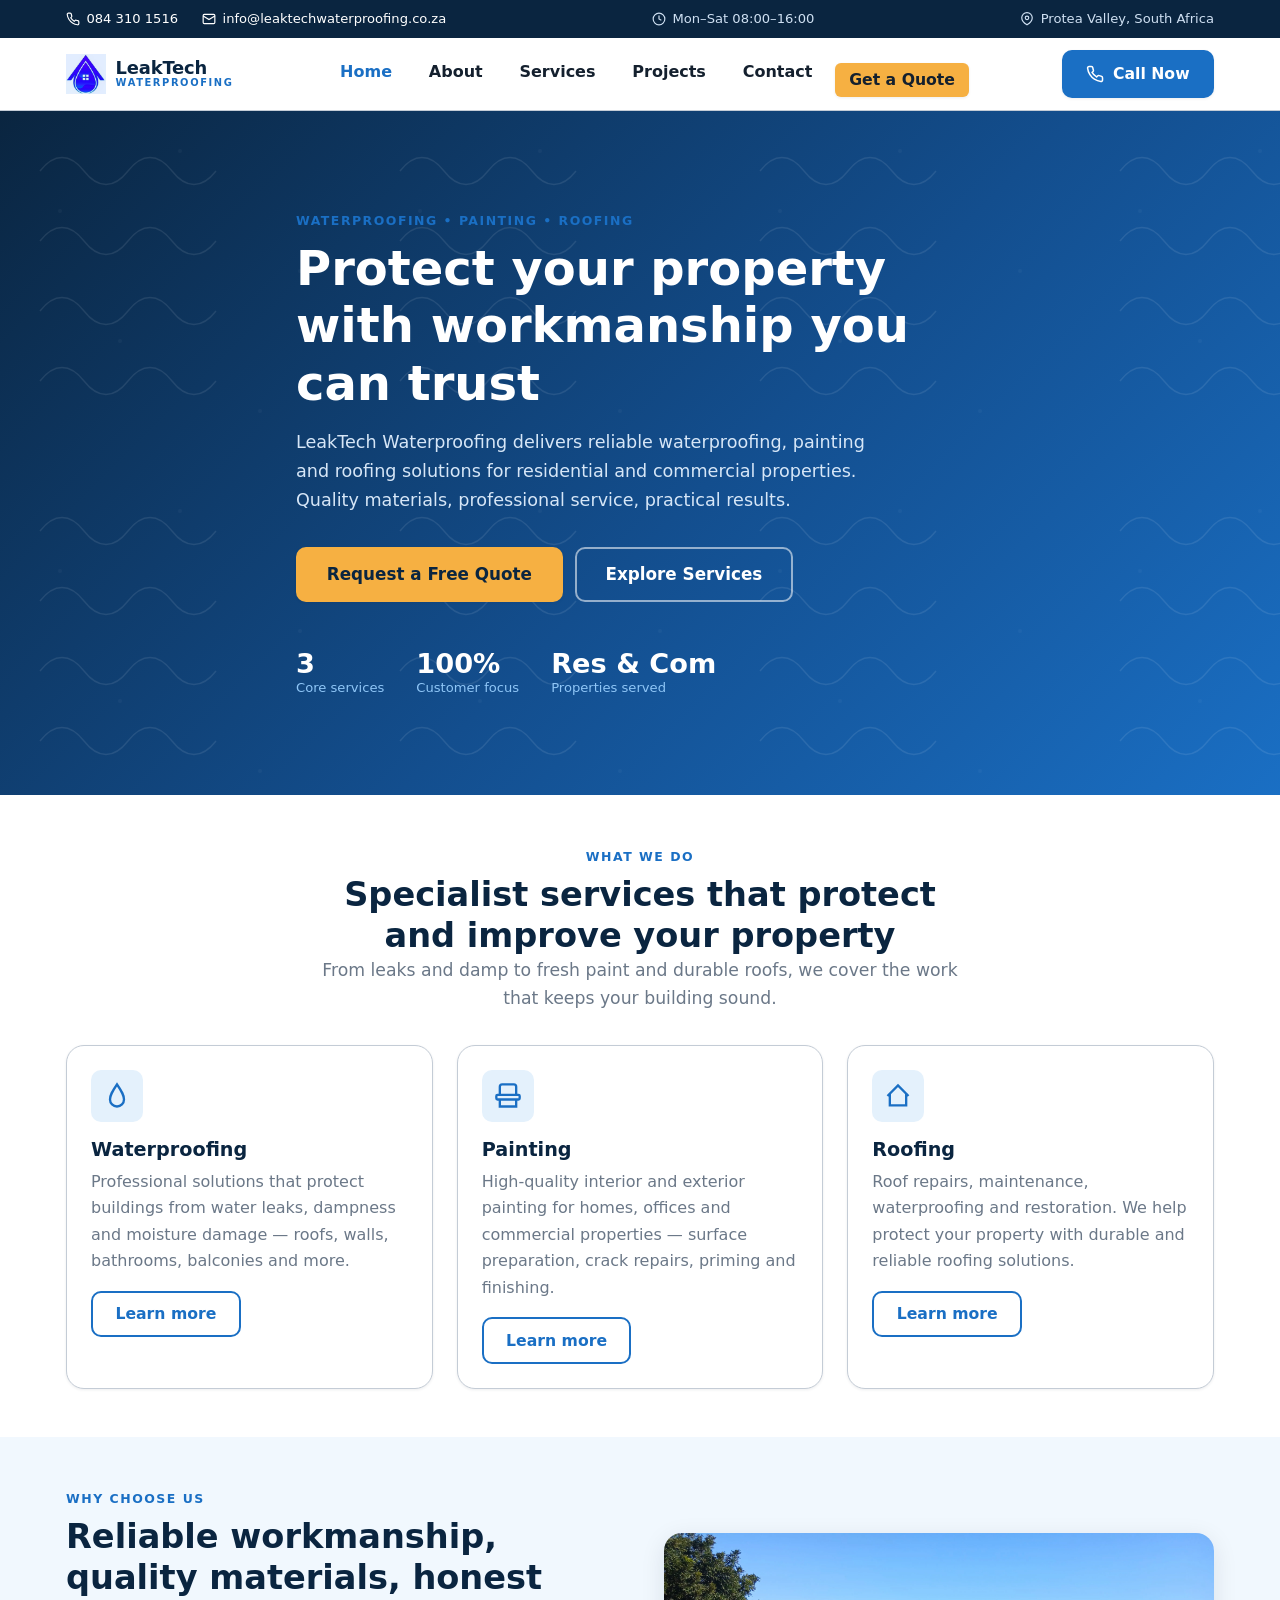
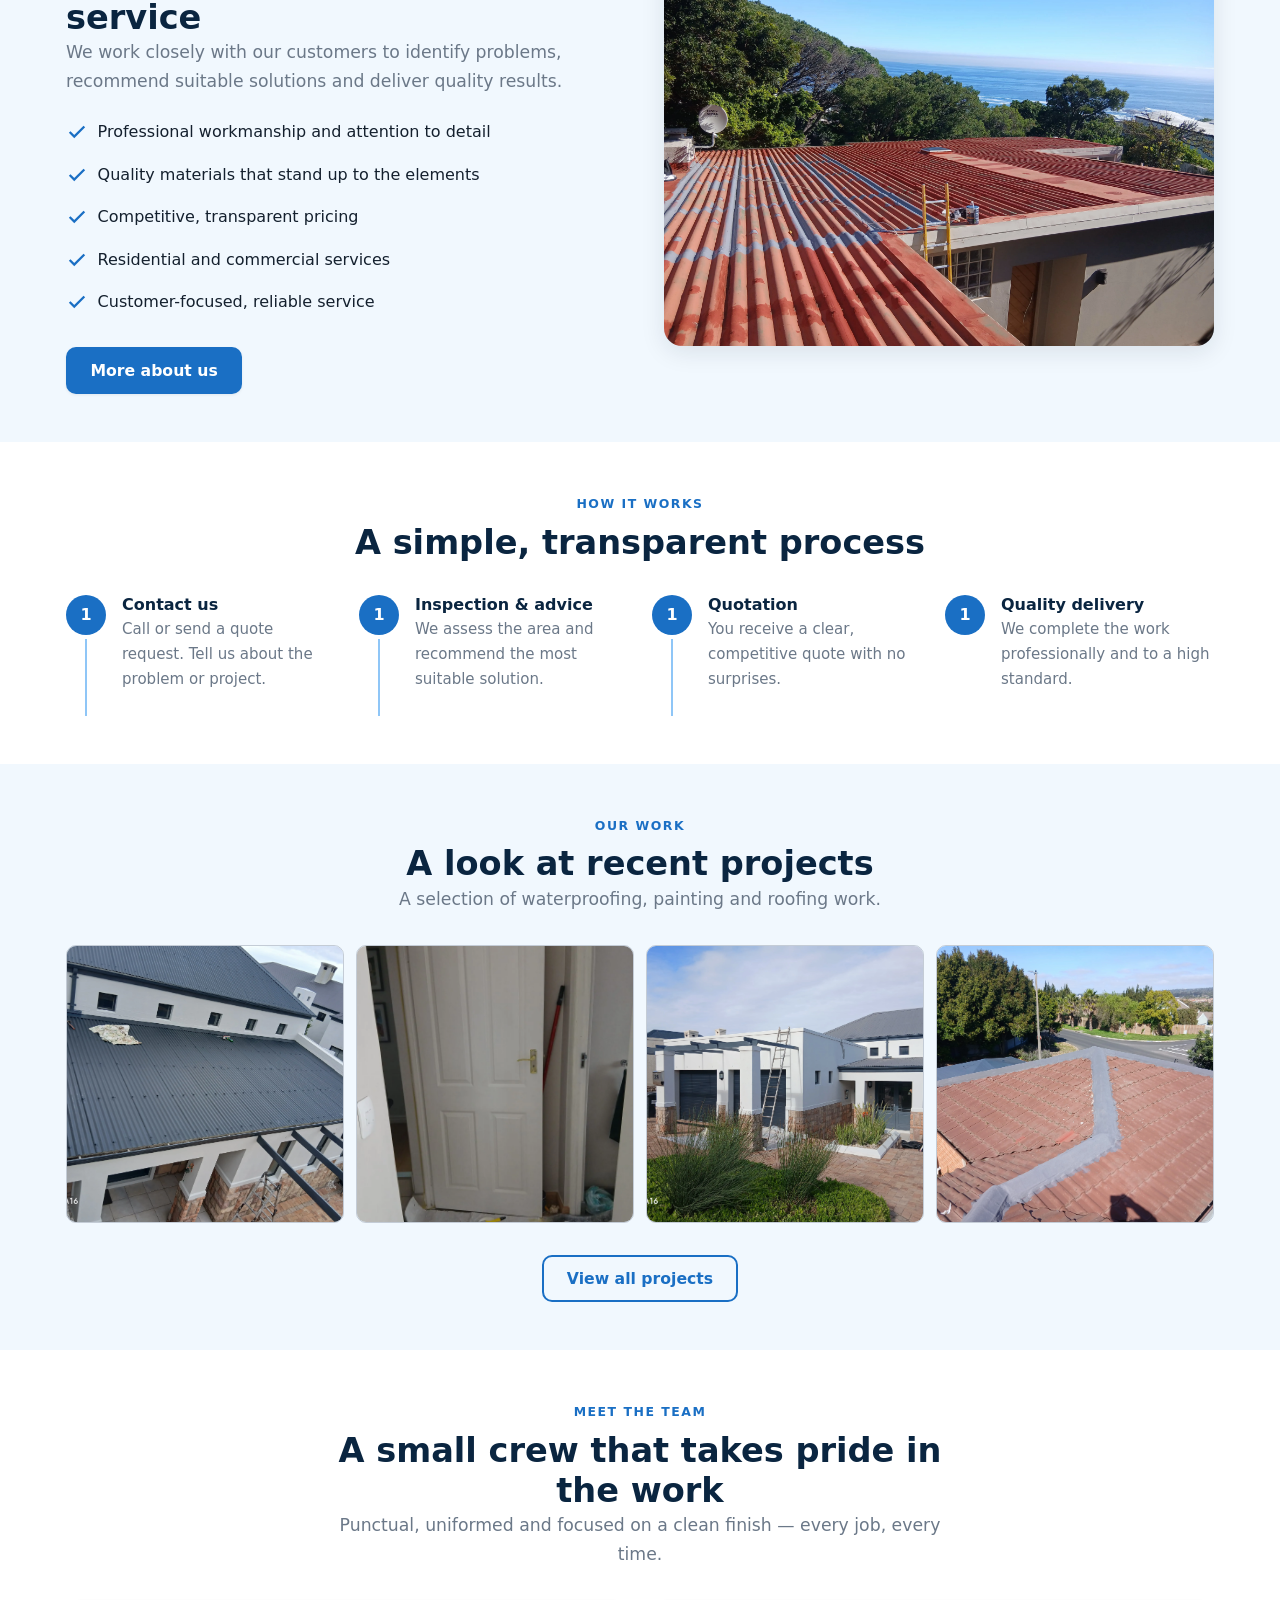
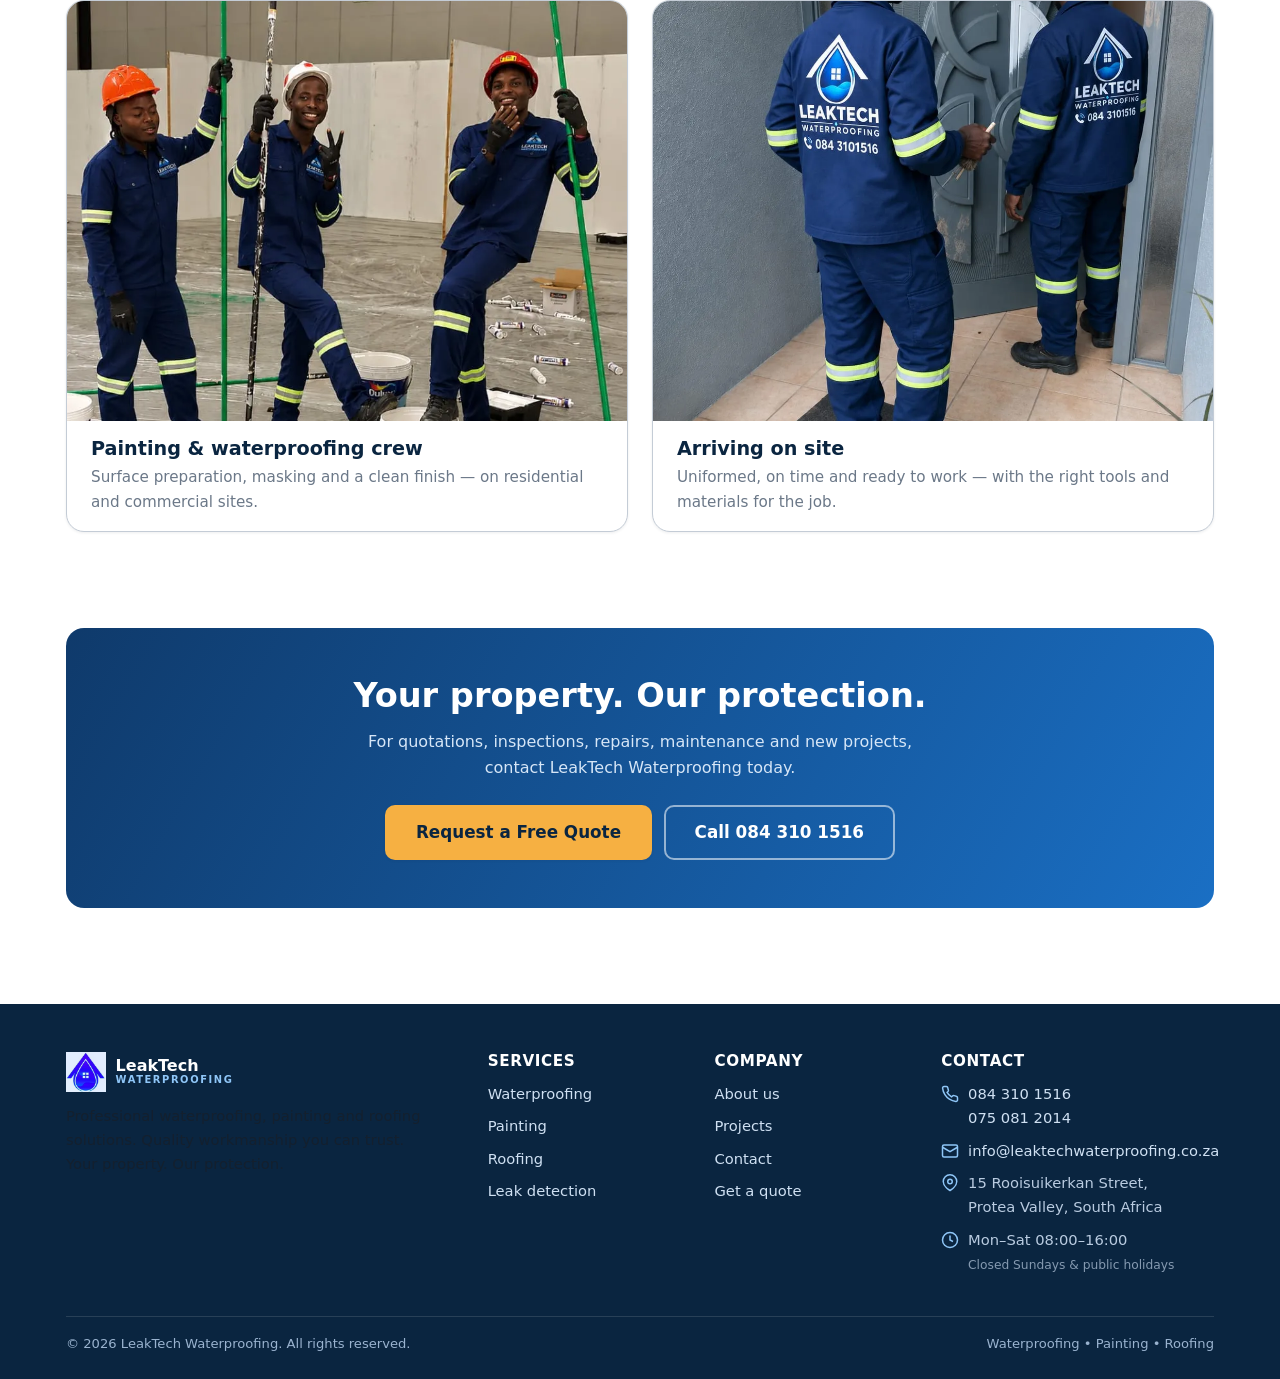
==== commit 1bad4c66: "update leaktechwaterproofing" ====
--- a/leaktechwaterproofing/index.html
+++ b/leaktechwaterproofing/index.html
@@ -45,13 +45,19 @@
     "image": "https://leaktechwaterproofing.co.za/assets/logo.svg",
     "url": "https://leaktechwaterproofing.co.za/",
     "telephone": ["+27843101516", "+27750812014"],
-    "email": "leaktechwaterworx@gmail.com",
+    "email": "info@leaktechwaterproofing.co.za",
     "address": {
       "@type": "PostalAddress",
       "streetAddress": "15 Rooisuikerkan Street, Protea Valley",
       "addressCountry": "ZA"
     },
     "areaServed": "South Africa",
+    "openingHoursSpecification": [{
+      "@type": "OpeningHoursSpecification",
+      "dayOfWeek": ["Monday", "Tuesday", "Wednesday", "Thursday", "Friday", "Saturday"],
+      "opens": "08:00",
+      "closes": "16:00"
+    }],
     "sameAs": []
   }
   </script>
@@ -67,11 +73,15 @@
           <svg class="icon" viewBox="0 0 24 24" fill="none" stroke="currentColor" stroke-width="2" aria-hidden="true"><path d="M22 16.92v3a2 2 0 0 1-2.18 2 19.79 19.79 0 0 1-8.63-3.07 19.5 19.5 0 0 1-6-6 19.79 19.79 0 0 1-3.07-8.67A2 2 0 0 1 4.11 2h3a2 2 0 0 1 2 1.72c.13.96.36 1.9.7 2.81a2 2 0 0 1-.45 2.11L8.09 9.91a16 16 0 0 0 6 6l1.27-1.27a2 2 0 0 1 2.11-.45c.91.34 1.85.57 2.81.7A2 2 0 0 1 22 16.92z"/></svg>
           084 310 1516
         </a>
-        <a class="topbar__item" href="mailto:leaktechwaterworx@gmail.com">
+        <a class="topbar__item" href="mailto:info@leaktechwaterproofing.co.za">
           <svg class="icon" viewBox="0 0 24 24" fill="none" stroke="currentColor" stroke-width="2" aria-hidden="true"><rect x="2" y="4" width="20" height="16" rx="2"/><path d="m22 7-10 6L2 7"/></svg>
-          leaktechwaterworx@gmail.com
+          info@leaktechwaterproofing.co.za
         </a>
       </div>
+      <span class="topbar__item">
+        <svg class="icon" viewBox="0 0 24 24" fill="none" stroke="currentColor" stroke-width="2" aria-hidden="true"><circle cx="12" cy="12" r="10"/><path d="M12 6v6l4 2"/></svg>
+        Mon&ndash;Sat 08:00&ndash;16:00
+      </span>
       <span class="topbar__item">
         <svg class="icon" viewBox="0 0 24 24" fill="none" stroke="currentColor" stroke-width="2" aria-hidden="true"><path d="M21 10c0 7-9 12-9 12s-9-5-9-12a9 9 0 0 1 18 0z"/><circle cx="12" cy="10" r="3"/></svg>
         Protea Valley, South Africa
@@ -359,11 +369,15 @@
             </li>
             <li>
               <svg viewBox="0 0 24 24" fill="none" stroke="currentColor" stroke-width="2" aria-hidden="true"><rect x="2" y="4" width="20" height="16" rx="2"/><path d="m22 7-10 6L2 7"/></svg>
-              <a href="mailto:leaktechwaterworx@gmail.com">leaktechwaterworx@gmail.com</a>
+              <a href="mailto:info@leaktechwaterproofing.co.za">info@leaktechwaterproofing.co.za</a>
             </li>
             <li>
               <svg viewBox="0 0 24 24" fill="none" stroke="currentColor" stroke-width="2" aria-hidden="true"><path d="M21 10c0 7-9 12-9 12s-9-5-9-12a9 9 0 0 1 18 0z"/><circle cx="12" cy="10" r="3"/></svg>
               <span>15 Rooisuikerkan Street,<br>Protea Valley, South Africa</span>
+            </li>
+            <li>
+              <svg viewBox="0 0 24 24" fill="none" stroke="currentColor" stroke-width="2" aria-hidden="true"><circle cx="12" cy="12" r="10"/><path d="M12 6v6l4 2"/></svg>
+              <span>Mon&ndash;Sat 08:00&ndash;16:00<br><small style="opacity:.7;">Closed Sundays &amp; public holidays</small></span>
             </li>
           </ul>
         </div>
--- a/leaktechwaterproofing/css/styles.css
+++ b/leaktechwaterproofing/css/styles.css
@@ -790,7 +790,7 @@
   align-items: center;
   gap: var(--space-3);
 }
-.faq-item__btn .chev { flex: none; transition: transform var(--transition); color: var(--color-primary); }
+.faq-item__btn .chev { flex: none; width: 20px; height: 20px; transition: transform var(--transition); color: var(--color-primary); }
 .faq-item__btn[aria-expanded="true"] .chev { transform: rotate(180deg); }
 .faq-item__panel { padding: 0 var(--space-4); max-height: 0; overflow: hidden; transition: max-height 240ms ease, padding 240ms ease; }
 .faq-item__panel p { color: var(--color-text-muted); padding-bottom: var(--space-4); }
--- a/leaktechwaterproofing/css/styles.css
+++ b/leaktechwaterproofing/css/styles.css
@@ -790,7 +790,7 @@
   align-items: center;
   gap: var(--space-3);
 }
-.faq-item__btn .chev { flex: none; transition: transform var(--transition); color: var(--color-primary); }
+.faq-item__btn .chev { flex: none; width: 20px; height: 20px; transition: transform var(--transition); color: var(--color-primary); }
 .faq-item__btn[aria-expanded="true"] .chev { transform: rotate(180deg); }
 .faq-item__panel { padding: 0 var(--space-4); max-height: 0; overflow: hidden; transition: max-height 240ms ease, padding 240ms ease; }
 .faq-item__panel p { color: var(--color-text-muted); padding-bottom: var(--space-4); }
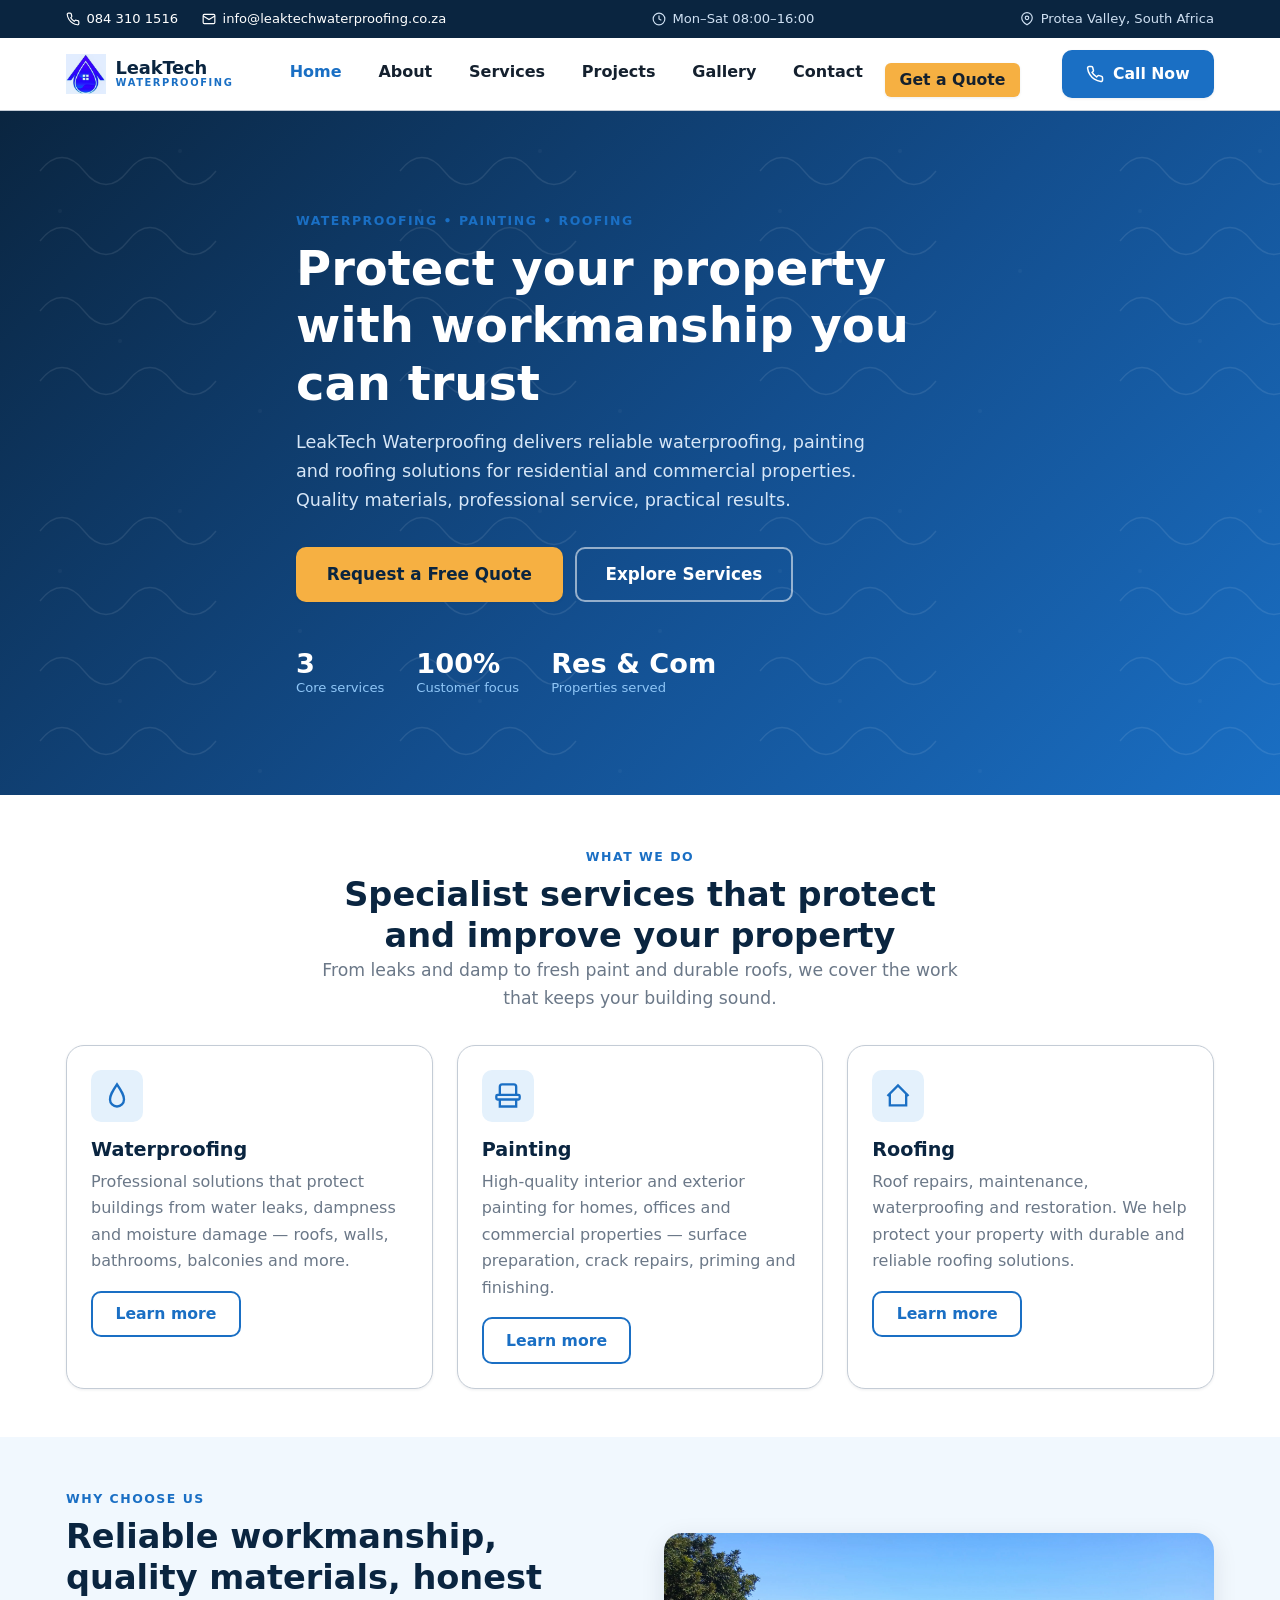
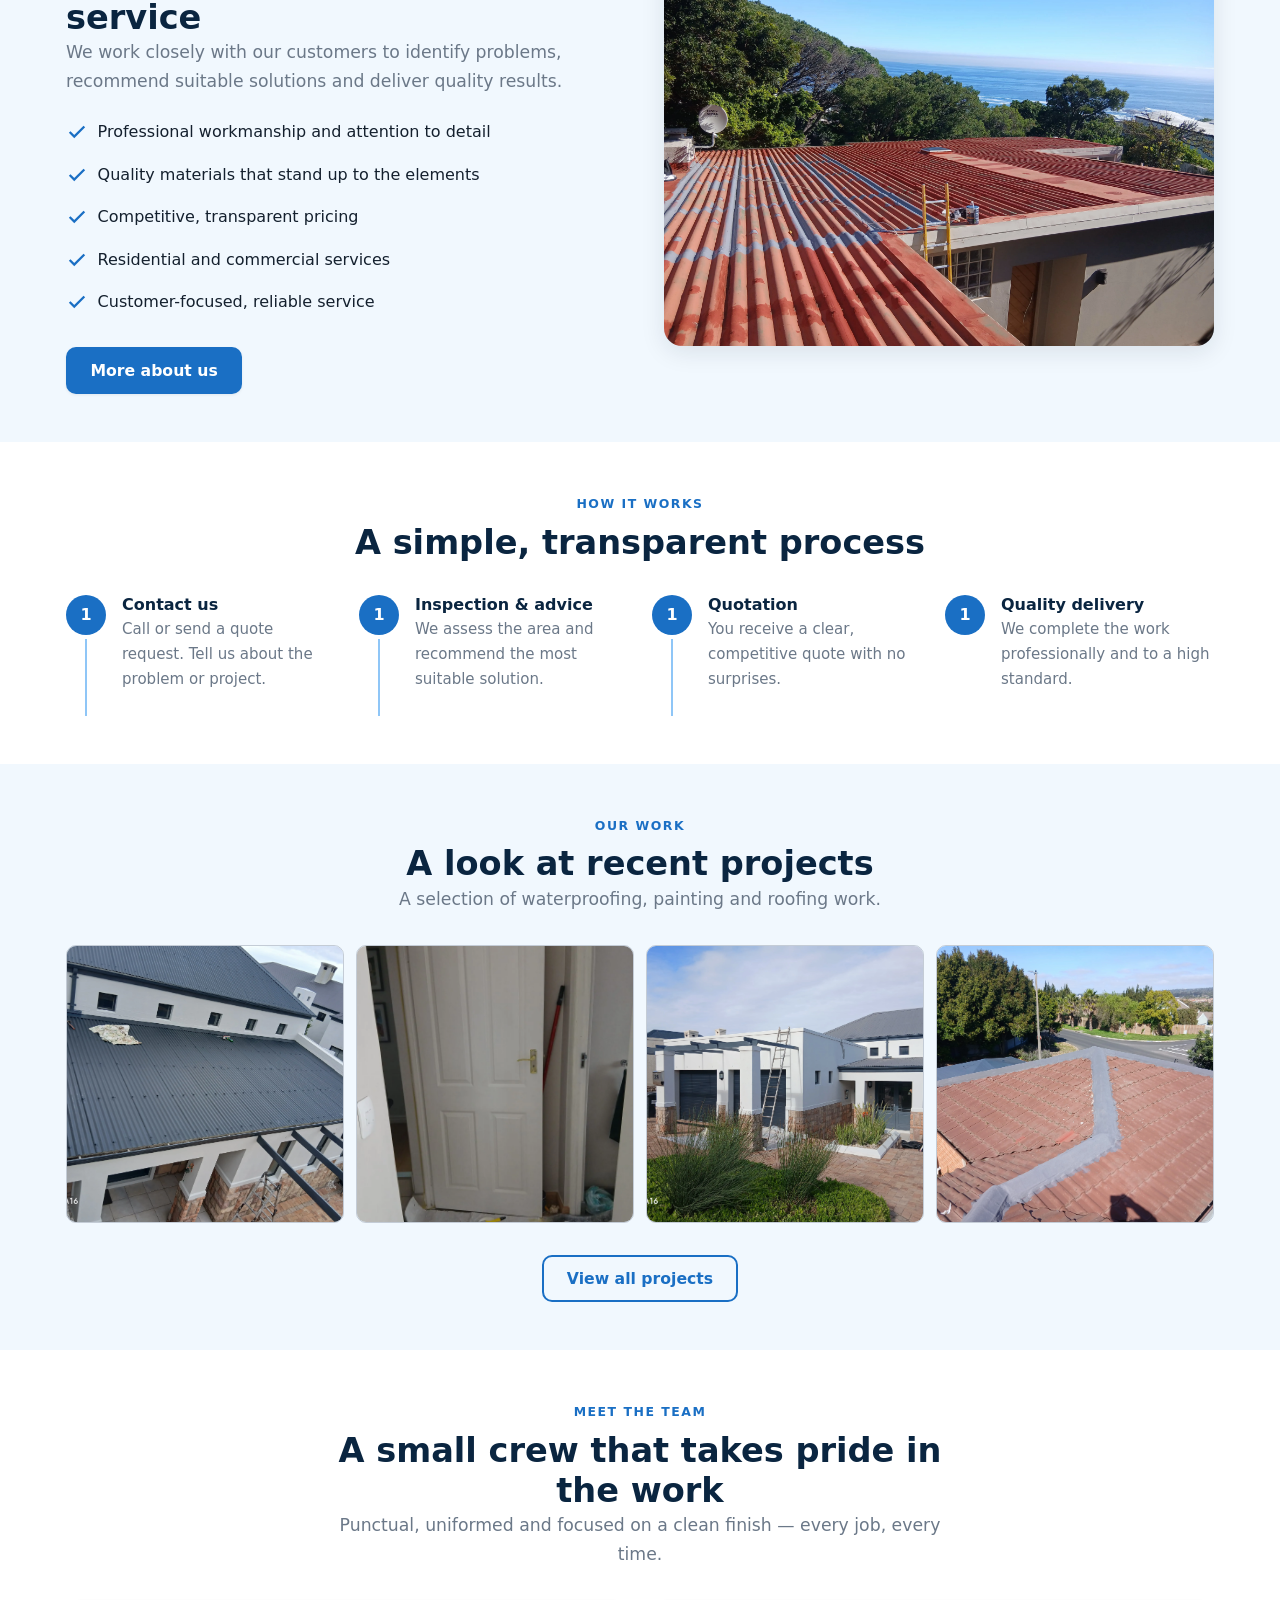
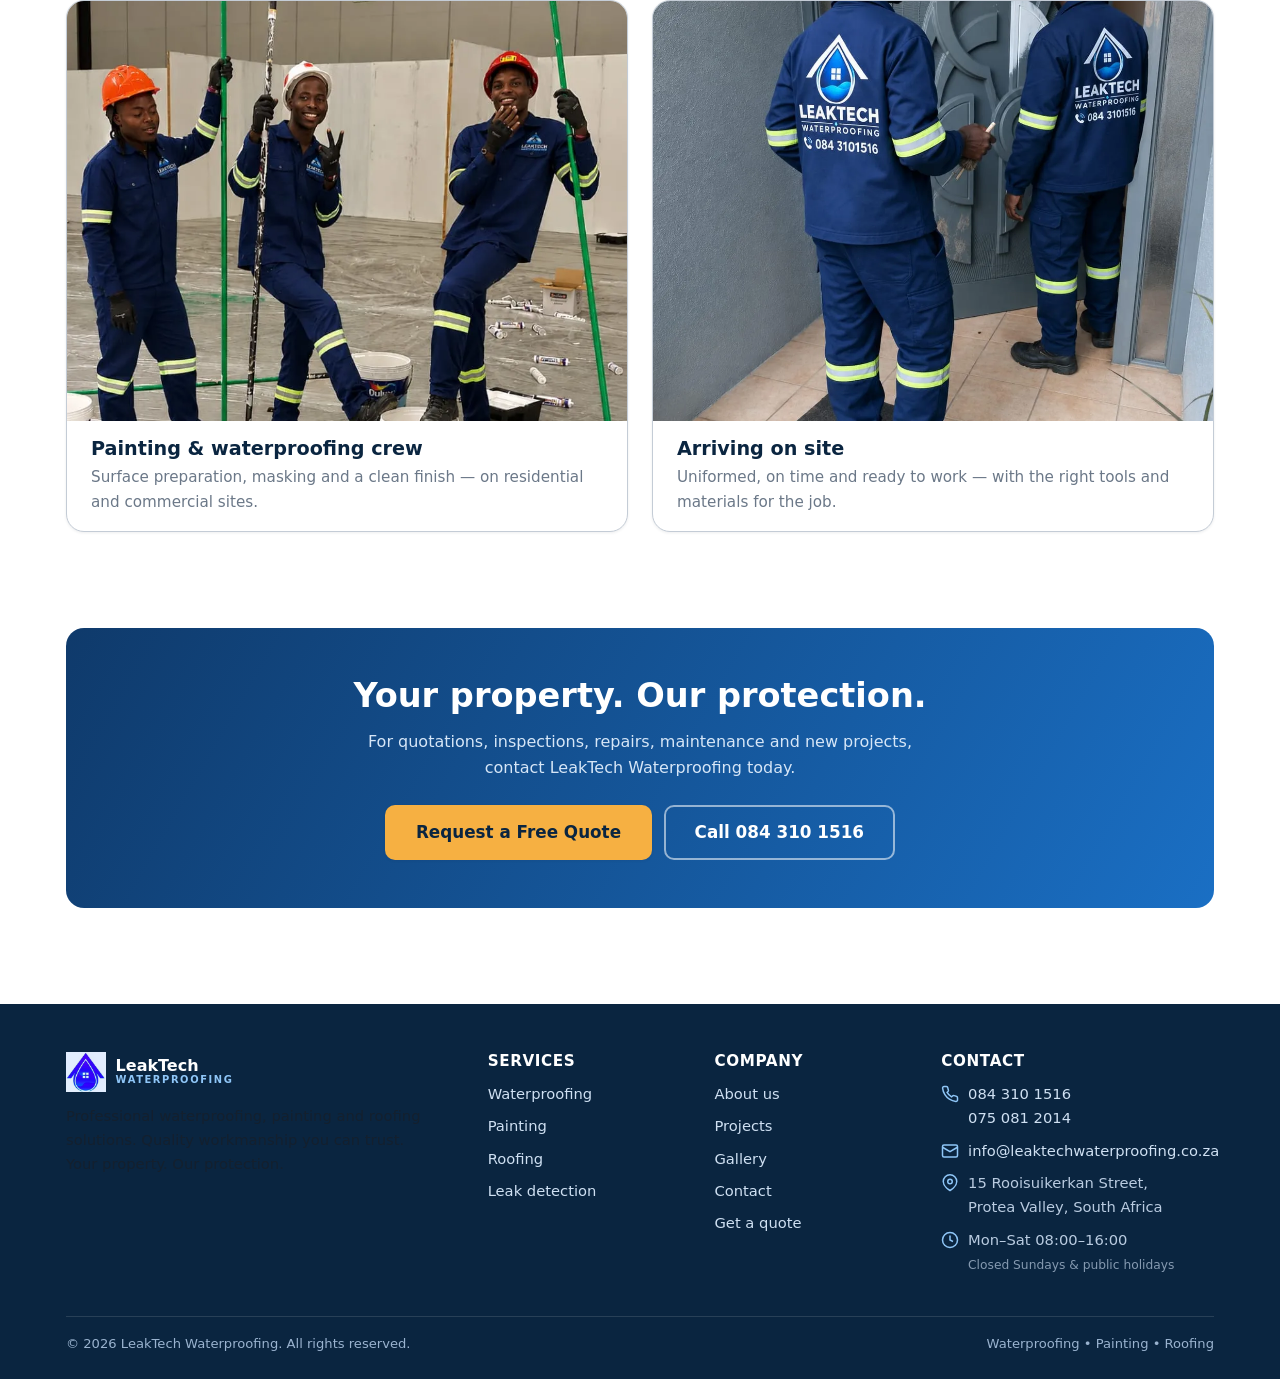
==== commit 6cc3738b: "Add gallery" ====
--- a/leaktechwaterproofing/index.html
+++ b/leaktechwaterproofing/index.html
@@ -109,6 +109,7 @@
           <li><a href="about.html">About</a></li>
           <li><a href="services.html">Services</a></li>
           <li><a href="projects.html">Projects</a></li>
+          <li><a href="gallery.html">Gallery</a></li>
           <li><a href="contact.html">Contact</a></li>
           <li class="nav-cta"><a class="btn btn--accent" href="contact.html#get-a-quote">Get a Quote</a></li>
         </ul>
@@ -235,12 +236,12 @@
           <p class="lead">A selection of waterproofing, painting and roofing work.</p>
         </div>
         <div class="gallery">
-          <button class="gallery__item" data-lightbox data-full="assets/images/projects/roof-ibr-freshly-installed.jpg" data-full-webp="assets/images/projects/roof-ibr-freshly-installed.webp" data-caption="IBR roof installation — freshly completed">
+          <button class="gallery__item" data-lightbox data-full="assets/images/projects/roof-ibr-freshly-installed.jpg" data-full-webp="assets/images/projects/roof-ibr-freshly-installed.webp" data-caption="Corrugated roof installation — freshly completed">
             <picture>
               <source type="image/webp" srcset="assets/images/projects/roof-ibr-freshly-installed.webp">
-              <img src="assets/images/projects/roof-ibr-freshly-installed.jpg" alt="Freshly completed IBR roof installation" loading="lazy" width="800" height="600">
+              <img src="assets/images/projects/roof-ibr-freshly-installed.jpg" alt="Freshly completed Corrugated roof installation" loading="lazy" width="800" height="600">
             </picture>
-            <span class="gallery__cap">IBR roof installation</span>
+            <span class="gallery__cap">Corrugated roof installation</span>
           </button>
           <button class="gallery__item" data-lightbox data-full="assets/images/projects/interior-painted-door.jpg" data-full-webp="assets/images/projects/interior-painted-door.webp" data-caption="Interior painting — finished doorway with clean edges">
             <picture>
@@ -249,10 +250,10 @@
             </picture>
             <span class="gallery__cap">Interior painting</span>
           </button>
-          <button class="gallery__item" data-lightbox data-full="assets/images/projects/home-front-ibr-roof-completed.jpg" data-full-webp="assets/images/projects/home-front-ibr-roof-completed.webp" data-caption="Exterior repaint — home front with new IBR roof">
+          <button class="gallery__item" data-lightbox data-full="assets/images/projects/home-front-ibr-roof-completed.jpg" data-full-webp="assets/images/projects/home-front-ibr-roof-completed.webp" data-caption="Exterior repaint — home front with new Corrugated roof">
             <picture>
               <source type="image/webp" srcset="assets/images/projects/home-front-ibr-roof-completed.webp">
-              <img src="assets/images/projects/home-front-ibr-roof-completed.jpg" alt="Home exterior with completed IBR roof" loading="lazy" width="800" height="600">
+              <img src="assets/images/projects/home-front-ibr-roof-completed.jpg" alt="Home exterior with completed Corrugated roof" loading="lazy" width="800" height="600">
             </picture>
             <span class="gallery__cap">Exterior &amp; roofing</span>
           </button>
@@ -355,6 +356,7 @@
           <ul class="footer-list">
             <li><a href="about.html">About us</a></li>
             <li><a href="projects.html">Projects</a></li>
+            <li><a href="gallery.html">Gallery</a></li>
             <li><a href="contact.html">Contact</a></li>
             <li><a href="contact.html#get-a-quote">Get a quote</a></li>
           </ul>
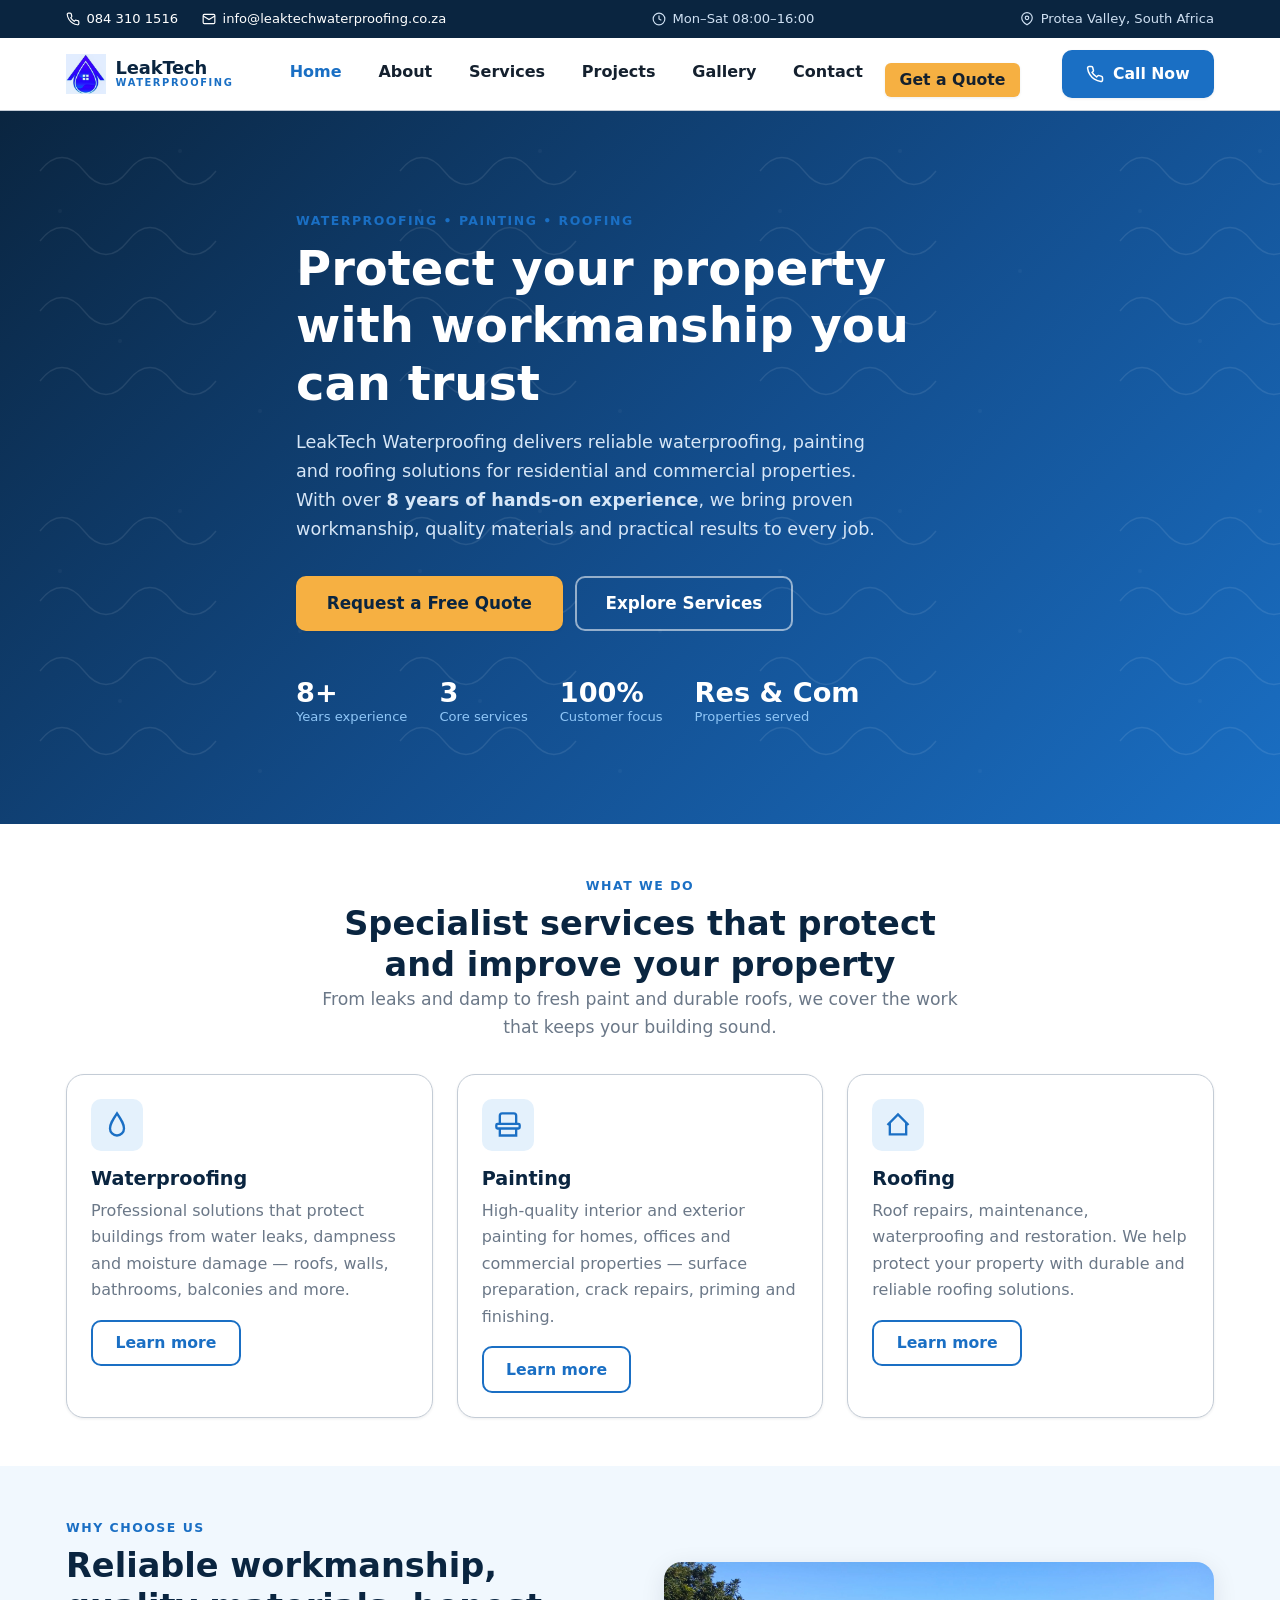
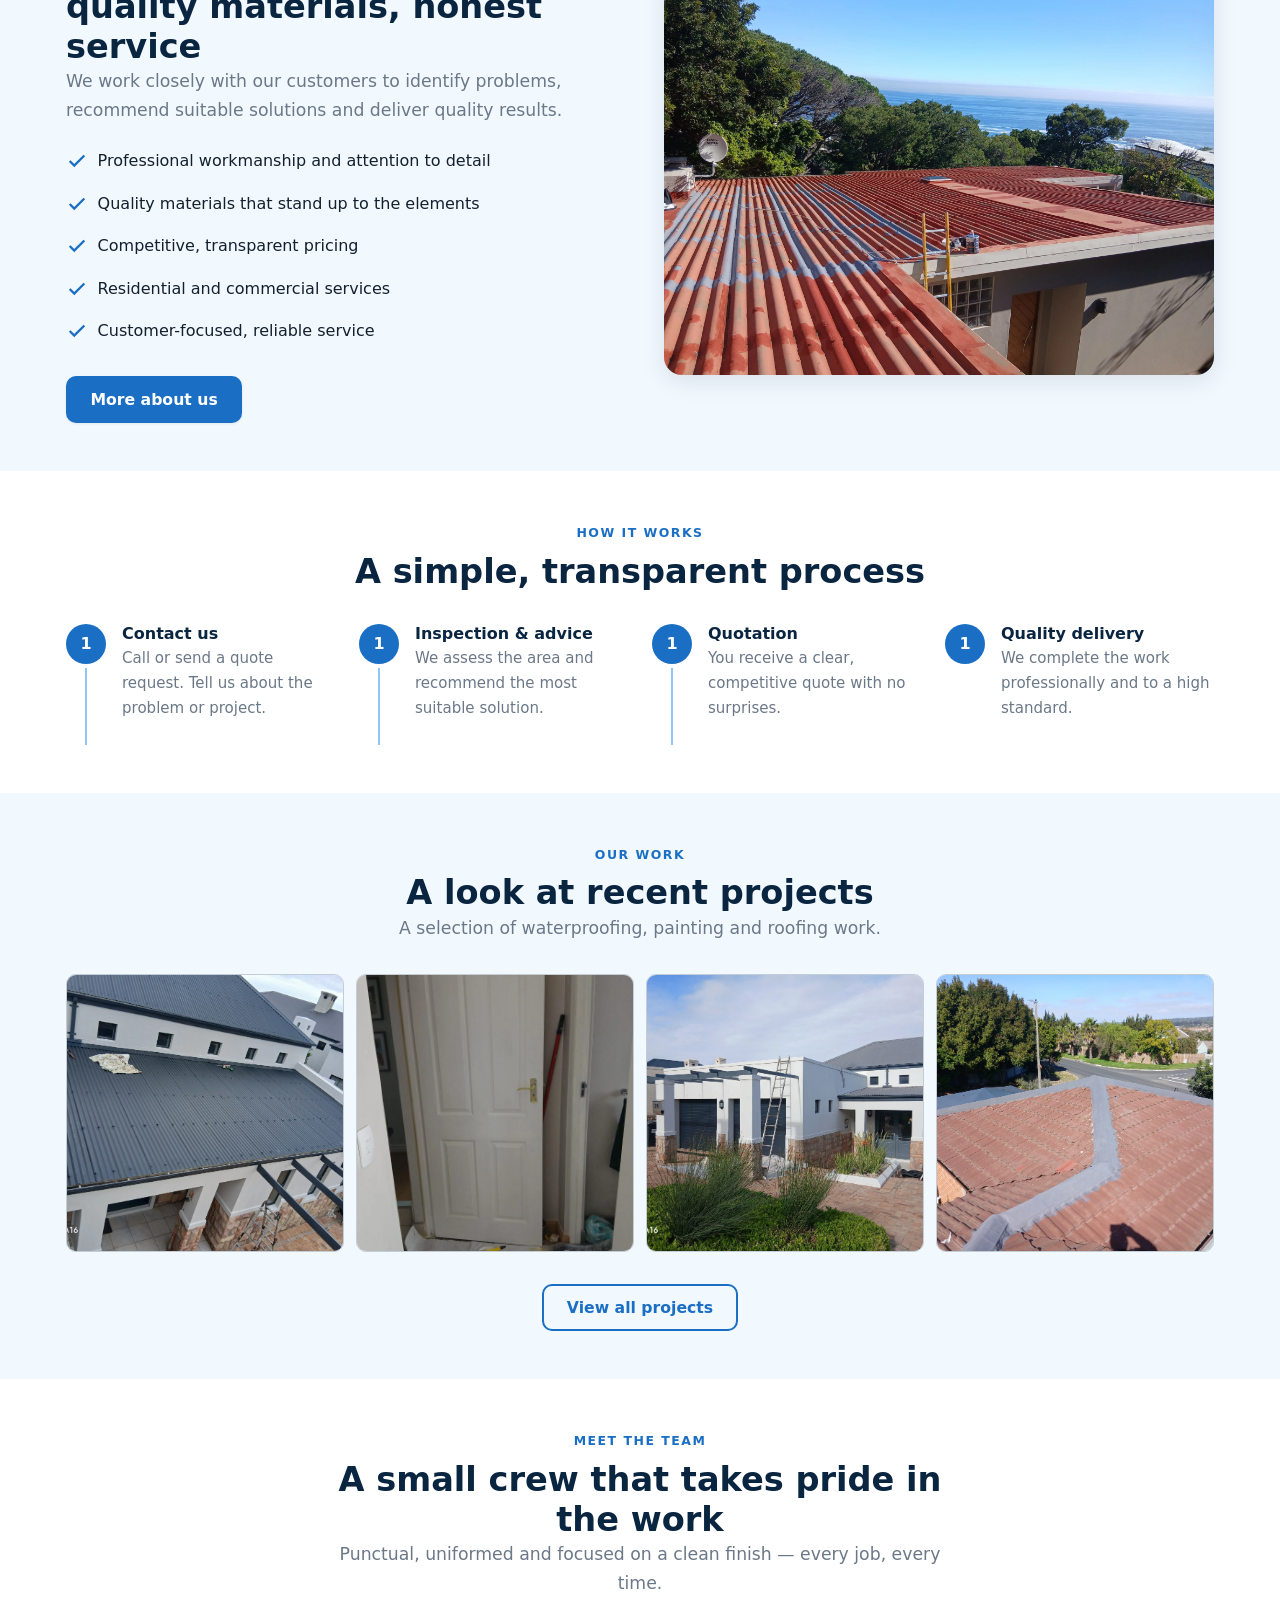
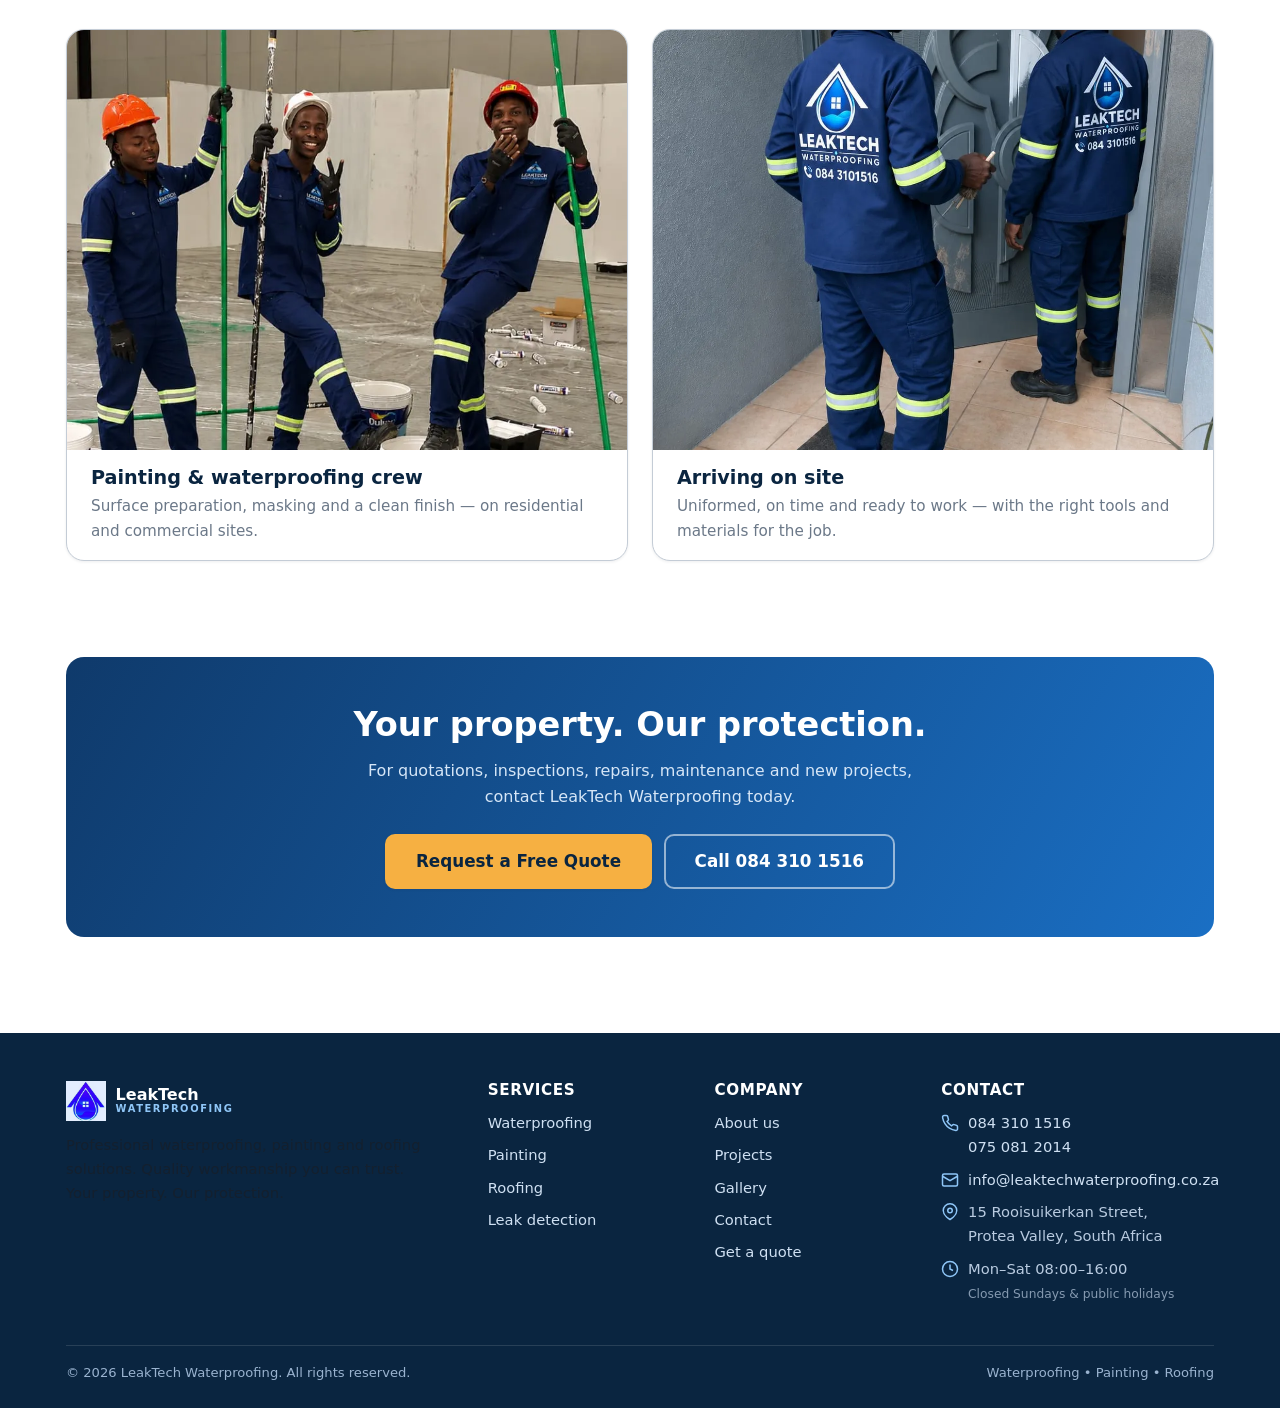
==== commit 0f99d8ad: "add 8 years experience" ====
--- a/leaktechwaterproofing/index.html
+++ b/leaktechwaterproofing/index.html
@@ -133,12 +133,13 @@
       <div class="container hero__inner">
         <span class="eyebrow">Waterproofing &bull; Painting &bull; Roofing</span>
         <h1>Protect your property with workmanship you can trust</h1>
-        <p>LeakTech Waterproofing delivers reliable waterproofing, painting and roofing solutions for residential and commercial properties. Quality materials, professional service, practical results.</p>
+        <p>LeakTech Waterproofing delivers reliable waterproofing, painting and roofing solutions for residential and commercial properties. With over <strong>8 years of hands-on experience</strong>, we bring proven workmanship, quality materials and practical results to every job.</p>
         <div class="hero__actions">
           <a class="btn btn--accent btn--lg" href="contact.html#get-a-quote">Request a Free Quote</a>
           <a class="btn btn--ghost btn--lg" href="services.html">Explore Services</a>
         </div>
         <div class="hero__stats">
+          <div class="hero__stat"><div class="num">8+</div><div class="label">Years experience</div></div>
           <div class="hero__stat"><div class="num">3</div><div class="label">Core services</div></div>
           <div class="hero__stat"><div class="num">100%</div><div class="label">Customer focus</div></div>
           <div class="hero__stat"><div class="num">Res &amp; Com</div><div class="label">Properties served</div></div>
